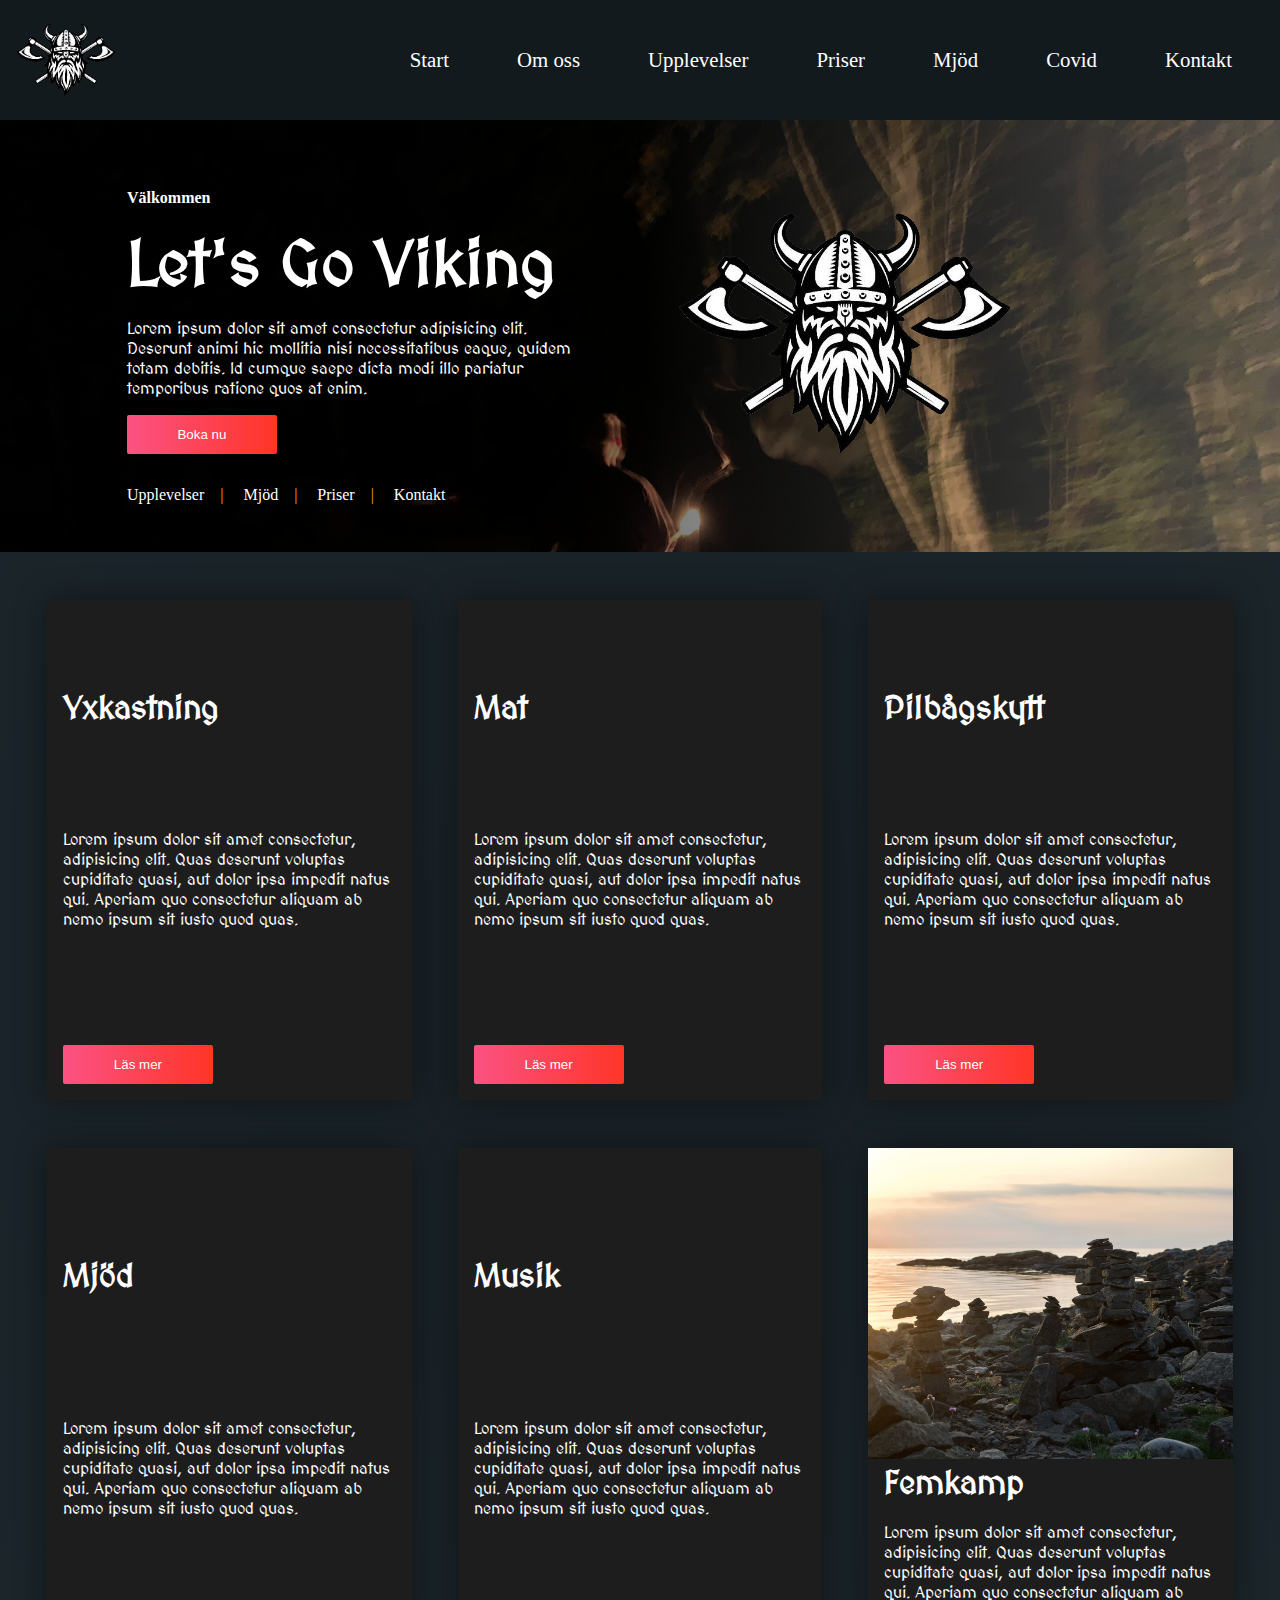
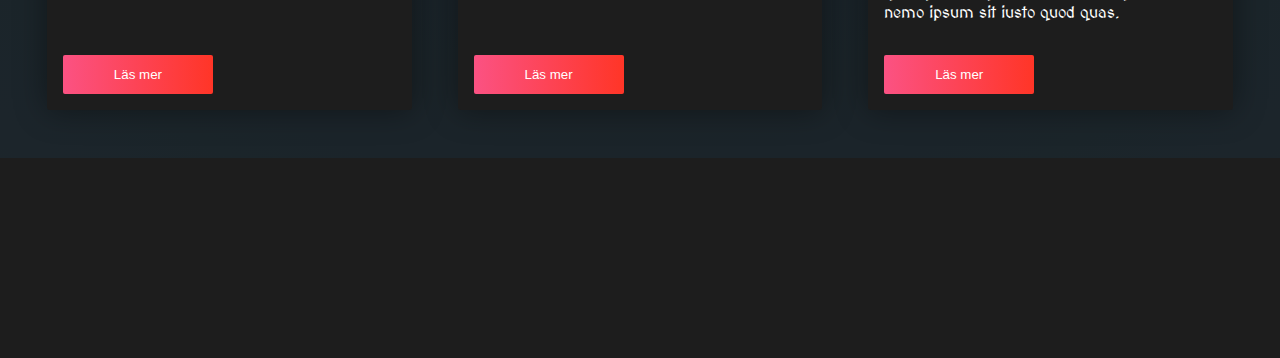
==== index.html @ 669b2c2f "new webpage" ====
<!DOCTYPE html>
<html lang="en">
<head>
    <meta charset="UTF-8">
    <meta http-equiv="X-UA-Compatible" content="IE=edge">
    <meta name="viewport" content="width=device-width, initial-scale=1.0">
    <link rel="preconnect" href="https://fonts.gstatic.com">
    <link href="https://fonts.googleapis.com/css2?family=Oldenburg&display=swap" rel="stylesheet">
    <link rel="stylesheet" type="text/css" href="//fonts.googleapis.com/css?family=MedievalSharp">
    <link rel="stylesheet" href="style.css">
    <title>Lets Go Viking</title>
</head>
<body>
    <header>
        <img src="img/logo.png" alt="Lets Go Viking" class="headImgLogo">
        <nav>
            <a href="#">Start</a>
            <a href="#">Om oss</a>
            <a href="#">Upplevelser</a>
            <a href="#">Priser</a>
            <a href="#">Mjöd</a>
            <a href="#">Covid</a>
            <a href="#">Kontakt</a>
        </nav>
        <img src="img/menuIcon.png" alt="Menu" class="headImgMenu"> 
    </header>
    <div class="wrapper">
        <main>
            <section class="col1">
                <h4>Välkommen</h4>
                <h1>Let's Go Viking</h1>
                <p>Lorem ipsum dolor sit amet consectetur adipisicing elit. Deserunt animi hic mollitia nisi necessitatibus eaque, quidem totam debitis. Id cumque saepe dicta modi illo pariatur temporibus ratione quos at enim.</p>
                <button class="btn">Boka nu</button>
                    <nav class="mainNav">
                        <a href="#">Upplevelser</a>
                        <a href="#">Mjöd</a>
                        <a href="#">Priser</a>
                        <a href="#">Kontakt</a>
                    </nav>
            </section>
            <section class="col2">
                <img src="img/logo.png" alt="">
            </section>
        </main>

        <article>
            <section class="col1Art">
                <section class="art">
                    <img src="img/DSC_0600.jpg" alt="">
                    <h3>Yxkastning</h3>
                    <p>Lorem ipsum dolor sit amet consectetur, adipisicing elit. Quas deserunt voluptas cupiditate quasi, aut dolor ipsa impedit natus qui. Aperiam quo consectetur aliquam ab nemo ipsum sit iusto quod quas.</p>
                    <button class="btn">Läs mer</button>
                </section>
                <section class="art">
                    <img src="img/DSC_0049.jpg" alt="">
                    <h3>Mat</h3>
                    <p>Lorem ipsum dolor sit amet consectetur, adipisicing elit. Quas deserunt voluptas cupiditate quasi, aut dolor ipsa impedit natus qui. Aperiam quo consectetur aliquam ab nemo ipsum sit iusto quod quas.</p>
                    <button class="btn">Läs mer</button>
                </section>
                <section class="art">
                    <img src="img/DSC_0064.jpg" alt="">
                    <h3>Pilbågskytt</h3>
                    <p>Lorem ipsum dolor sit amet consectetur, adipisicing elit. Quas deserunt voluptas cupiditate quasi, aut dolor ipsa impedit natus qui. Aperiam quo consectetur aliquam ab nemo ipsum sit iusto quod quas.</p>
                    <button class="btn">Läs mer</button>
                </section>
            </section>
            <section class="col1Art">
                <section class="art">
                    <img src="img//DSC_0111.jpg" alt="">
                    <h3>Mjöd</h3>
                    <p>Lorem ipsum dolor sit amet consectetur, adipisicing elit. Quas deserunt voluptas cupiditate quasi, aut dolor ipsa impedit natus qui. Aperiam quo consectetur aliquam ab nemo ipsum sit iusto quod quas.</p>
                    <button class="btn">Läs mer</button>
                </section>
                <section class="art">
                    <img src="img/DSC_0099.jpg" alt="">
                    <h3>Musik</h3>
                    <p>Lorem ipsum dolor sit amet consectetur, adipisicing elit. Quas deserunt voluptas cupiditate quasi, aut dolor ipsa impedit natus qui. Aperiam quo consectetur aliquam ab nemo ipsum sit iusto quod quas.</p>
                    <button class="btn">Läs mer</button>
                </section>
                <section class="art">
                    <img src="img/DSC_0539.jpg" alt="">
                    <h3>Femkamp</h3>
                    <p>Lorem ipsum dolor sit amet consectetur, adipisicing elit. Quas deserunt voluptas cupiditate quasi, aut dolor ipsa impedit natus qui. Aperiam quo consectetur aliquam ab nemo ipsum sit iusto quod quas.</p>
                    <button class="btn">Läs mer</button>
                </section>
            </section>
        </article>
    </div>

    <footer>

    </footer>
    
</body>
</html>
---- style.css ----
body{
    margin: 0;
    padding: 0; 
    /* width: 100%; */
    /* background-color: #212d33; */
    background-image: radial-gradient(circle, #212d33, #243238, #27363d, #2b3b43, #2e4048);
}

h1 { font-family: MedievalSharp; 
    font-size: 4rem; 
    font-style: normal; 
    font-variant: normal;
    font-weight: 700; 
    line-height: 26.4px; 
} 
h3 { 
    font-family: MedievalSharp;
    font-size: 14px; 
    font-style: normal; 
    font-variant: normal; 
    font-weight: 700; 
    line-height: 15.4px; 
} 
p { 
    font-family: MedievalSharp; 
    font-size: 1rem; 
    font-style: normal; 
    font-variant: normal; 
    font-weight: 400; 
    line-height: 20px; 
} 

blockquote { 
    font-family: MedievalSharp; 
    font-size: 21px; font-style: normal;
    font-variant: normal; 
    font-weight: 400; 
    line-height: 30px; 
} 
pre {
    font-family: 
    MedievalSharp; 
    font-size: 13px; 
    font-style: normal; 
    font-variant: normal; 
    font-weight: 400; 
    line-height: 18.5714px; }

.wrapper{
    margin: 0  auto;
    max-width: 1600px;
    width: 100%;
    background-color: #141b1fad;
    display: flex;
    flex-direction: column;
}

/* .wrapper::after{
    content:'';
    width: 400px;
    height: 100%;
    background: linear-gradient(#ff469f, #ff6062);
    background: url("img/pattern.png");
    background-size: contain;
    position:absolute;
    right: -460px;
}

.wrapper::before{
    content:'';
    width: 400px;
    height: 100%;
    background: linear-gradient(#ff469f, #ff6062);
    background:url("img/pattern.png");
    background-size: contain;
    position:absolute;
    left: -460px;
} */

header{
    display: flex;
    box-sizing: border-box;
    justify-content: space-between;
    align-items: center;
    padding: 1rem;
    width: 100%;
    height: 120px;
    background-color:#131A1E;
}

header .headImgLogo{
    width: 100px;
}

header nav a{
    font-size: 1.3rem;
    color: white;
    text-decoration: none;
    margin: 2rem;
}

header .headImgMenu{
    display: none;
}

main{
    
    display: flex;
    align-items: center;
    justify-content: space-evenly;
    box-sizing: border-box;
    padding: 3rem;
    margin-bottom: 3rem;
    background: linear-gradient(90deg, #00000088 50%, #ffffff44 100%),
    url("img/IMG_1442.JPEG");
    background-size: cover;
}

main .col1{
    color: white;
    position: relative;
    flex-basis: 40%;
   
}

main p{
    margin-left: 0;
}

.mainNav{
    margin-top: 2rem;
    display: flexbox;
}

.mainNav a{
    color: white;
    text-decoration: none;
    padding-right: 1rem;
    
}

.mainNav a:not(:last-child):after{
    color: orange;
    padding-left: 1rem;
    content: "|";
}

main .col2{
    position:relative;
    flex-basis: 40%;
}

main .col2 img{
    width: 70%;
}

.btn{
    width: 150px;
    border: 0;
    padding: 12px 10px;
    outline: none;
    color: #fff;
    background: linear-gradient(to right, #fb5283, #ff3527);
    border-radius: 2px;
    cursor: pointer;
    transition: all .5s ease;
}

.btn:hover{
    width: 160px;
    font-weight: bold;
}

article {
    display: flex;
    flex-direction: column;
    align-items: center;
    gap: 3rem;
    width: 100%;
    margin-bottom: 3rem;
}

.col1Art{
    width: 100%;
    display: flex;
    justify-content:space-around;
    box-sizing: border-box;
    padding: 0 2rem;
    gap:1rem;
}

.col2Art{
    display: flex;
    background-color: yellow;
}

.art{
    padding: 0;
    display: flex;
    flex-direction: column;
    justify-content: space-between;
    background-color: rgb(29, 29, 29);
    border-radius: 3px;
    box-shadow: 0 0 2rem rgb(0, 0, 0, 0.4);
    flex-basis: 30%;
    min-height: 500px;
    box-sizing: border-box;
    /* padding: 1rem; */
    color: white;
}

.art img{
    width: 100%;
}

.art button, h3, p{
    margin: 1rem;
}

.art h3{
    margin-top: 1rem;
    font-size: 2rem;
}

footer{
    background-color: rgb(29, 29, 29);
    height: 200px;
    width: 100%;
}
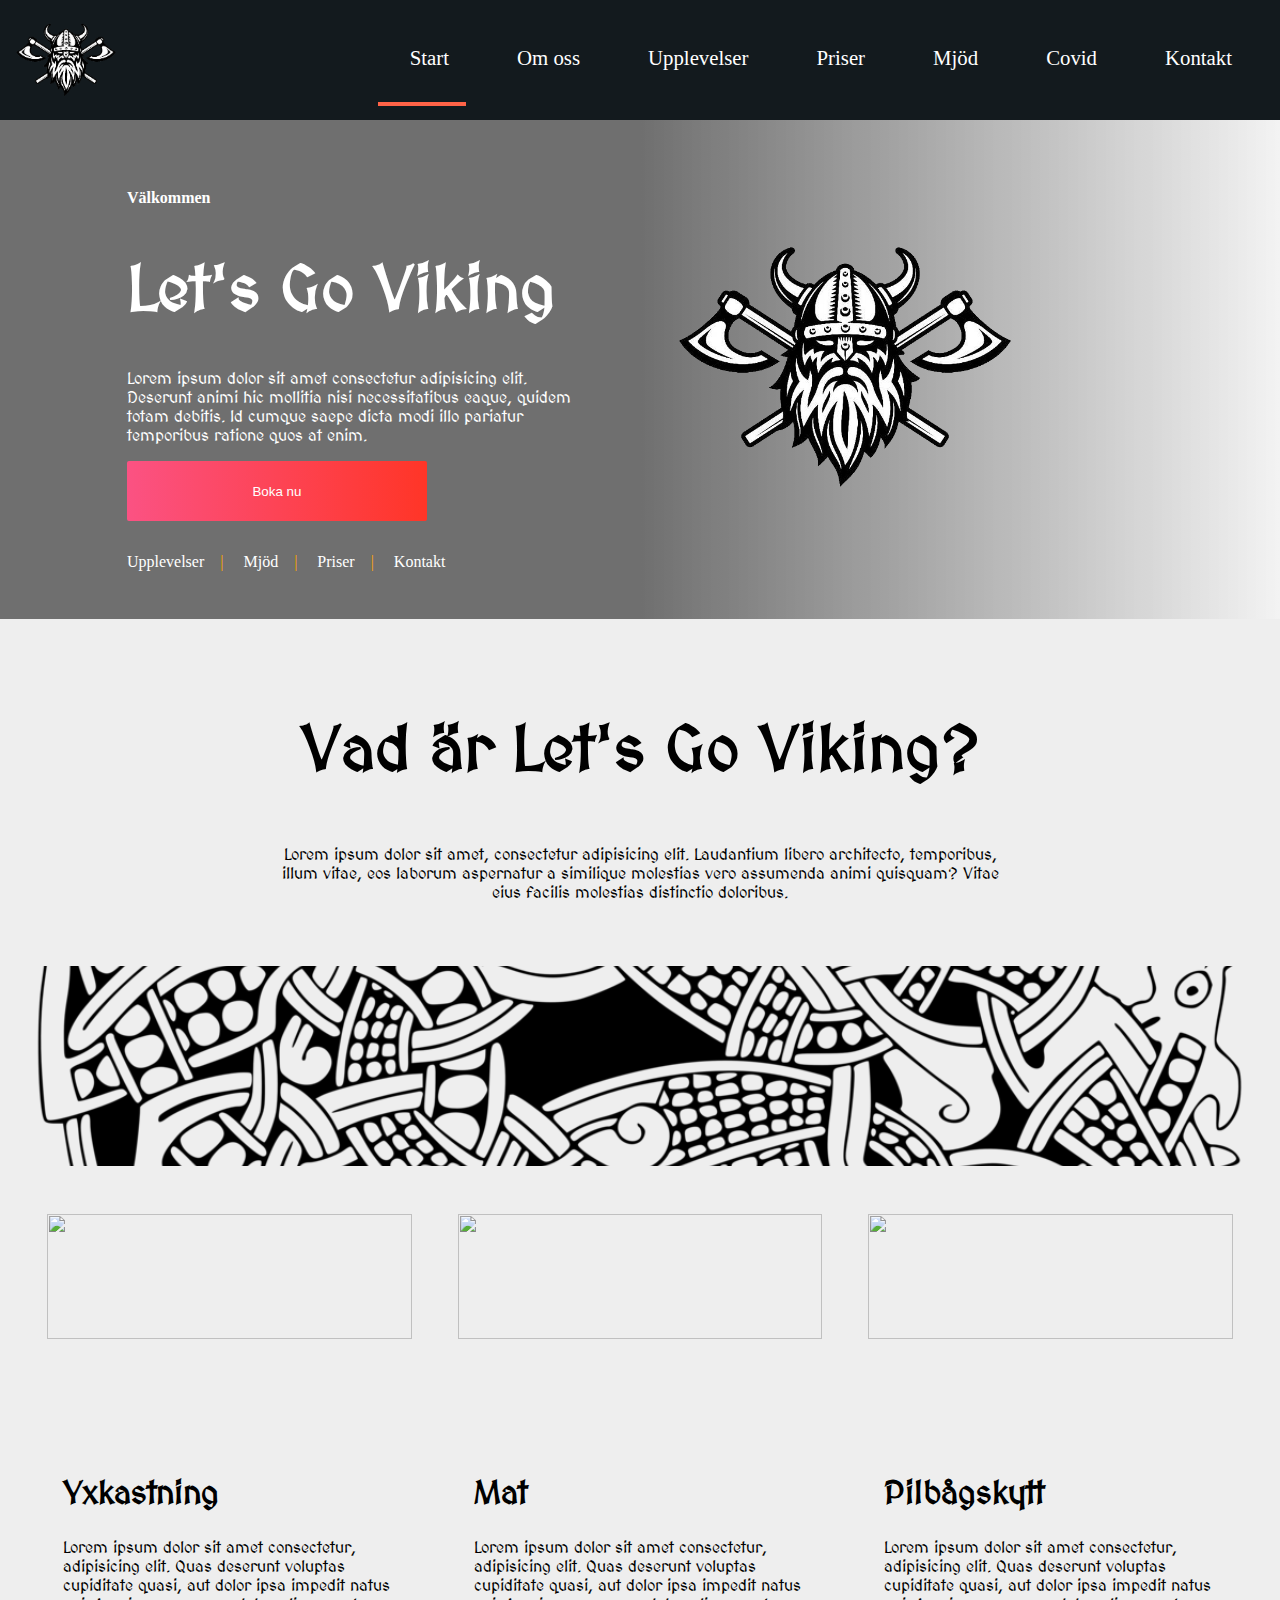
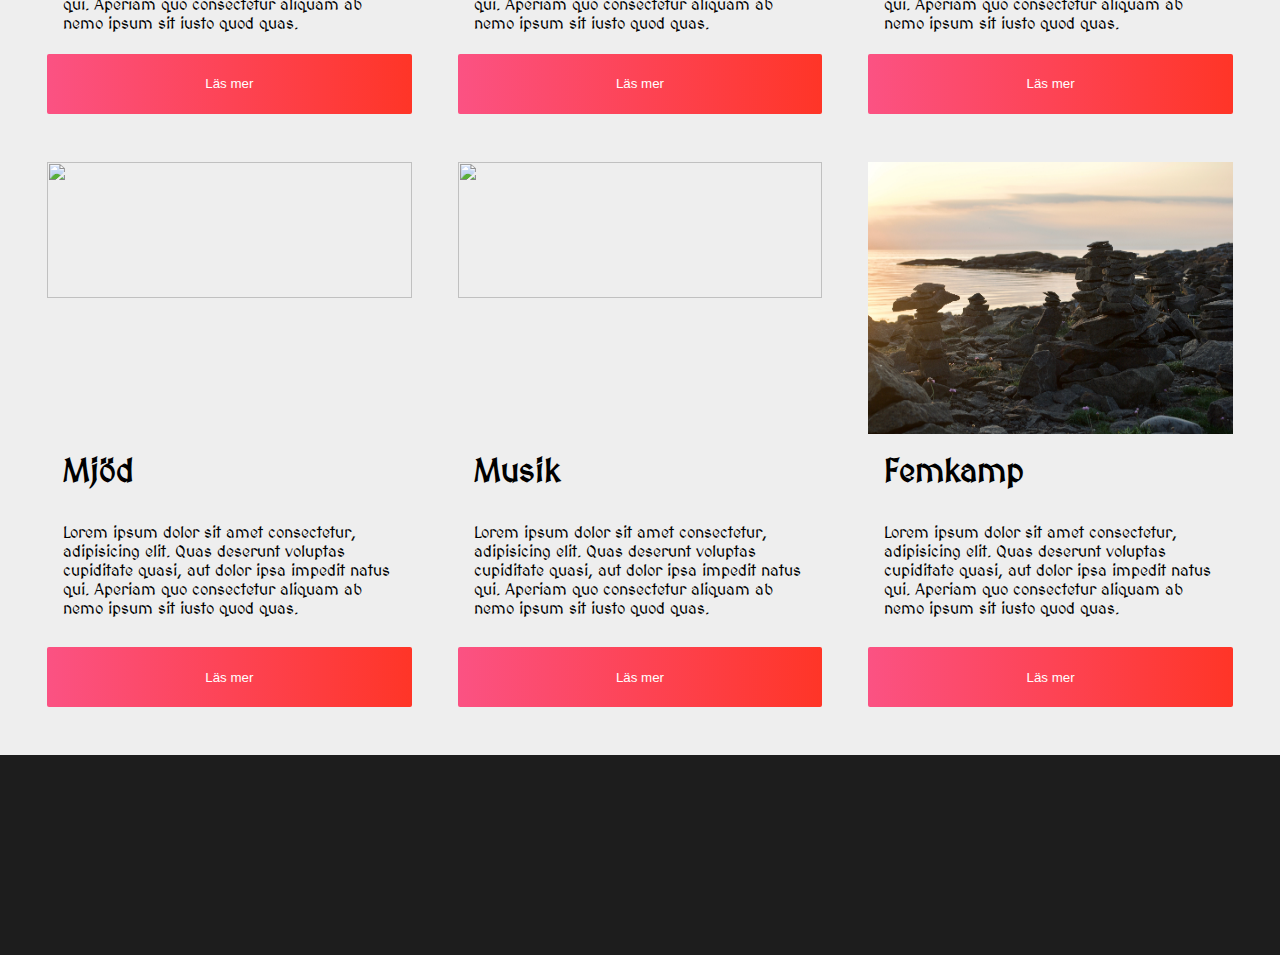
==== commit 005051b7: "asdasd" ====
--- a/index.html
+++ b/index.html
@@ -14,13 +14,14 @@
     <header>
         <img src="img/logo.png" alt="Lets Go Viking" class="headImgLogo">
         <nav>
-            <a href="#">Start</a>
-            <a href="#">Om oss</a>
-            <a href="#">Upplevelser</a>
-            <a href="#">Priser</a>
-            <a href="#">Mjöd</a>
-            <a href="#">Covid</a>
-            <a href="#">Kontakt</a>
+            <a href="#" class="one">Start</a>
+            <a href="#" class="two">Om oss</a>
+            <a href="#" class="three">Upplevelser</a>
+            <a href="#" class="four">Priser</a>
+            <a href="#" class="five">Mjöd</a>
+            <a href="#" class="six">Covid</a>
+            <a href="#" class="seven">Kontakt</a>
+            <hr/>
         </nav>
         <img src="img/menuIcon.png" alt="Menu" class="headImgMenu"> 
     </header>
@@ -43,25 +44,34 @@
             </section>
         </main>
 
+        <article class="info">
+            <h1>Vad är Let's Go Viking?</h1>
+            <p>Lorem ipsum dolor sit amet, consectetur adipisicing elit. Laudantium libero architecto, temporibus, illum vitae, eos laborum aspernatur a similique molestias vero assumenda animi quisquam? Vitae eius facilis molestias distinctio doloribus.</p>
+        </article>
+
+        <section class="pattern">
+
+        </section>
+
         <article>
             <section class="col1Art">
                 <section class="art">
                     <img src="img/DSC_0600.jpg" alt="">
                     <h3>Yxkastning</h3>
                     <p>Lorem ipsum dolor sit amet consectetur, adipisicing elit. Quas deserunt voluptas cupiditate quasi, aut dolor ipsa impedit natus qui. Aperiam quo consectetur aliquam ab nemo ipsum sit iusto quod quas.</p>
-                    <button class="btn">Läs mer</button>
+                    <button class="btn max">Läs mer</button>
                 </section>
                 <section class="art">
                     <img src="img/DSC_0049.jpg" alt="">
                     <h3>Mat</h3>
                     <p>Lorem ipsum dolor sit amet consectetur, adipisicing elit. Quas deserunt voluptas cupiditate quasi, aut dolor ipsa impedit natus qui. Aperiam quo consectetur aliquam ab nemo ipsum sit iusto quod quas.</p>
-                    <button class="btn">Läs mer</button>
+                    <button class="btn max">Läs mer</button>
                 </section>
                 <section class="art">
                     <img src="img/DSC_0064.jpg" alt="">
                     <h3>Pilbågskytt</h3>
                     <p>Lorem ipsum dolor sit amet consectetur, adipisicing elit. Quas deserunt voluptas cupiditate quasi, aut dolor ipsa impedit natus qui. Aperiam quo consectetur aliquam ab nemo ipsum sit iusto quod quas.</p>
-                    <button class="btn">Läs mer</button>
+                    <button class="btn max">Läs mer</button>
                 </section>
             </section>
             <section class="col1Art">
@@ -69,19 +79,19 @@
                     <img src="img//DSC_0111.jpg" alt="">
                     <h3>Mjöd</h3>
                     <p>Lorem ipsum dolor sit amet consectetur, adipisicing elit. Quas deserunt voluptas cupiditate quasi, aut dolor ipsa impedit natus qui. Aperiam quo consectetur aliquam ab nemo ipsum sit iusto quod quas.</p>
-                    <button class="btn">Läs mer</button>
+                    <button class="btn max">Läs mer</button>
                 </section>
                 <section class="art">
                     <img src="img/DSC_0099.jpg" alt="">
                     <h3>Musik</h3>
                     <p>Lorem ipsum dolor sit amet consectetur, adipisicing elit. Quas deserunt voluptas cupiditate quasi, aut dolor ipsa impedit natus qui. Aperiam quo consectetur aliquam ab nemo ipsum sit iusto quod quas.</p>
-                    <button class="btn">Läs mer</button>
+                    <button class="btn max">Läs mer</button>
                 </section>
                 <section class="art">
                     <img src="img/DSC_0539.jpg" alt="">
                     <h3>Femkamp</h3>
                     <p>Lorem ipsum dolor sit amet consectetur, adipisicing elit. Quas deserunt voluptas cupiditate quasi, aut dolor ipsa impedit natus qui. Aperiam quo consectetur aliquam ab nemo ipsum sit iusto quod quas.</p>
-                    <button class="btn">Läs mer</button>
+                    <button class="btn max">Läs mer</button>
                 </section>
             </section>
         </article>
--- a/style.css
+++ b/style.css
@@ -1,9 +1,10 @@
 body{
     margin: 0;
     padding: 0; 
+    background-color: #eee;
     /* width: 100%; */
     /* background-color: #212d33; */
-    background-image: radial-gradient(circle, #212d33, #243238, #27363d, #2b3b43, #2e4048);
+    /* background-image: radial-gradient(circle, #212d33, #243238, #27363d, #2b3b43, #2e4048); */
 }
 
 h1 { font-family: MedievalSharp; 
@@ -11,7 +12,7 @@
     font-style: normal; 
     font-variant: normal;
     font-weight: 700; 
-    line-height: 26.4px; 
+    /* line-height: 26.4px;  */
 } 
 h3 { 
     font-family: MedievalSharp;
@@ -27,7 +28,7 @@
     font-style: normal; 
     font-variant: normal; 
     font-weight: 400; 
-    line-height: 20px; 
+    /* line-height: 20px;  */
 } 
 
 blockquote { 
@@ -50,32 +51,11 @@
     margin: 0  auto;
     max-width: 1600px;
     width: 100%;
-    background-color: #141b1fad;
+    /* background-color: #141b1fad; */
     display: flex;
     flex-direction: column;
 }
 
-/* .wrapper::after{
-    content:'';
-    width: 400px;
-    height: 100%;
-    background: linear-gradient(#ff469f, #ff6062);
-    background: url("img/pattern.png");
-    background-size: contain;
-    position:absolute;
-    right: -460px;
-}
-
-.wrapper::before{
-    content:'';
-    width: 400px;
-    height: 100%;
-    background: linear-gradient(#ff469f, #ff6062);
-    background:url("img/pattern.png");
-    background-size: contain;
-    position:absolute;
-    left: -460px;
-} */
 
 header{
     display: flex;
@@ -93,11 +73,52 @@
 }
 
 header nav a{
+    display: inline-block;
     font-size: 1.3rem;
     color: white;
     text-decoration: none;
-    margin: 2rem;
-}
+    /* margin: 2rem; */
+    padding: 2rem;
+    transition: all .5s ease;    
+}
+
+ header nav a:hover{
+    color: orange;
+}
+
+hr{
+height: .25rem;
+  width: 10%;
+  margin: 0;
+  background: tomato;
+  border: none;
+  transition: .3s ease-in-out;
+}
+
+.two:hover ~ hr{
+    margin-left: 15%;
+}
+
+.three:hover ~ hr{
+    margin-left: 31%;
+}
+
+.four:hover ~ hr{
+    margin-left: 48%;
+}
+
+.five:hover ~ hr{
+    margin-left: 61%;
+}
+
+.six:hover ~ hr{
+    margin-left: 74%;
+}
+
+.seven:hover ~ hr{
+    margin-left: 88%;
+}
+
 
 header .headImgMenu{
     display: none;
@@ -112,8 +133,9 @@
     padding: 3rem;
     margin-bottom: 3rem;
     background: linear-gradient(90deg, #00000088 50%, #ffffff44 100%),
-    url("img/IMG_1442.JPEG");
+    url("https://images.unsplash.com/photo-1566840849929-5a60a802788d?ixlib=rb-1.2.1&ixid=MnwxMjA3fDB8MHxwaG90by1wYWdlfHx8fGVufDB8fHx8&auto=format&fit=crop&w=1567&q=80");
     background-size: cover;
+    background-position:bottom;
 }
 
 main .col1{
@@ -136,7 +158,6 @@
     color: white;
     text-decoration: none;
     padding-right: 1rem;
-    
 }
 
 .mainNav a:not(:last-child):after{
@@ -155,7 +176,8 @@
 }
 
 .btn{
-    width: 150px;
+    width: 300px;
+    height: 60px;
     border: 0;
     padding: 12px 10px;
     outline: none;
@@ -163,12 +185,14 @@
     background: linear-gradient(to right, #fb5283, #ff3527);
     border-radius: 2px;
     cursor: pointer;
+    transform: scale3d(1,1,1);
     transition: all .5s ease;
 }
 
 .btn:hover{
-    width: 160px;
+    font-size: large;
     font-weight: bold;
+    transform:scale3d(1.1, 1.1,1.1);
 }
 
 article {
@@ -189,32 +213,28 @@
     gap:1rem;
 }
 
-.col2Art{
-    display: flex;
-    background-color: yellow;
-}
-
 .art{
     padding: 0;
     display: flex;
     flex-direction: column;
     justify-content: space-between;
-    background-color: rgb(29, 29, 29);
-    border-radius: 3px;
-    box-shadow: 0 0 2rem rgb(0, 0, 0, 0.4);
+    /* background-color: rgb(211, 211, 211); */
+    /* border-radius: 100%; */
     flex-basis: 30%;
     min-height: 500px;
     box-sizing: border-box;
-    /* padding: 1rem; */
-    color: white;
+    color: black;
+    
 }
 
 .art img{
     width: 100%;
-}
-
-.art button, h3, p{
-    margin: 1rem;
+    height: 50%;
+}
+
+.art h3, p{
+    margin:1rem;
+    margin-right: 1rem;
 }
 
 .art h3{
@@ -222,6 +242,32 @@
     font-size: 2rem;
 }
 
+.btn.max{
+    width:auto;
+    height: 60px;
+    /* margin: 1rem; */
+}
+
+.info{
+    box-sizing: border-box;
+    display: flex;
+    text-align: center;
+    align-items: center;
+    justify-content: center;
+    align-self: center;
+    gap: 0rem;
+    max-width: 60%;
+}
+
+.pattern{
+    width: 100%;
+    height: 200px;
+    margin-bottom: 3rem;
+    background-image: url("img/pattern.png");
+    background-size: cover;
+    background-position: center;
+}
+
 footer{
     background-color: rgb(29, 29, 29);
     height: 200px;
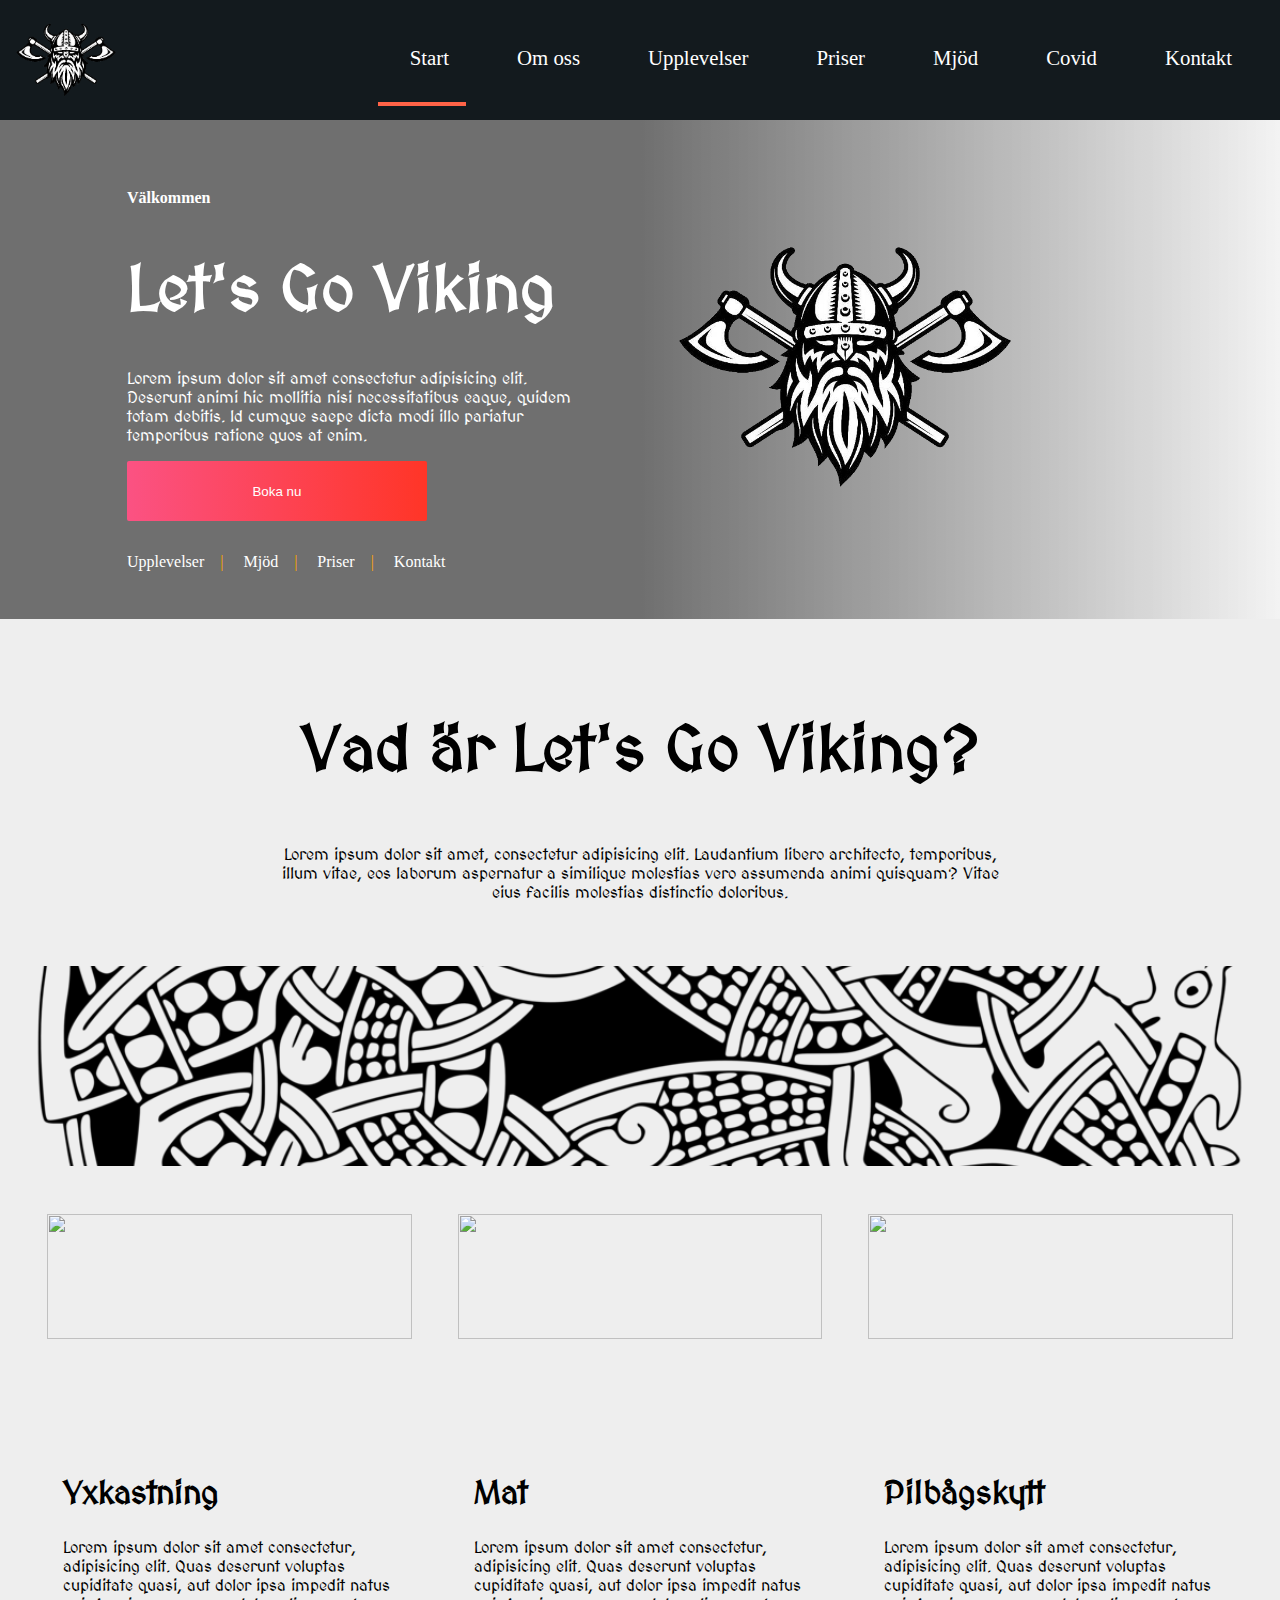
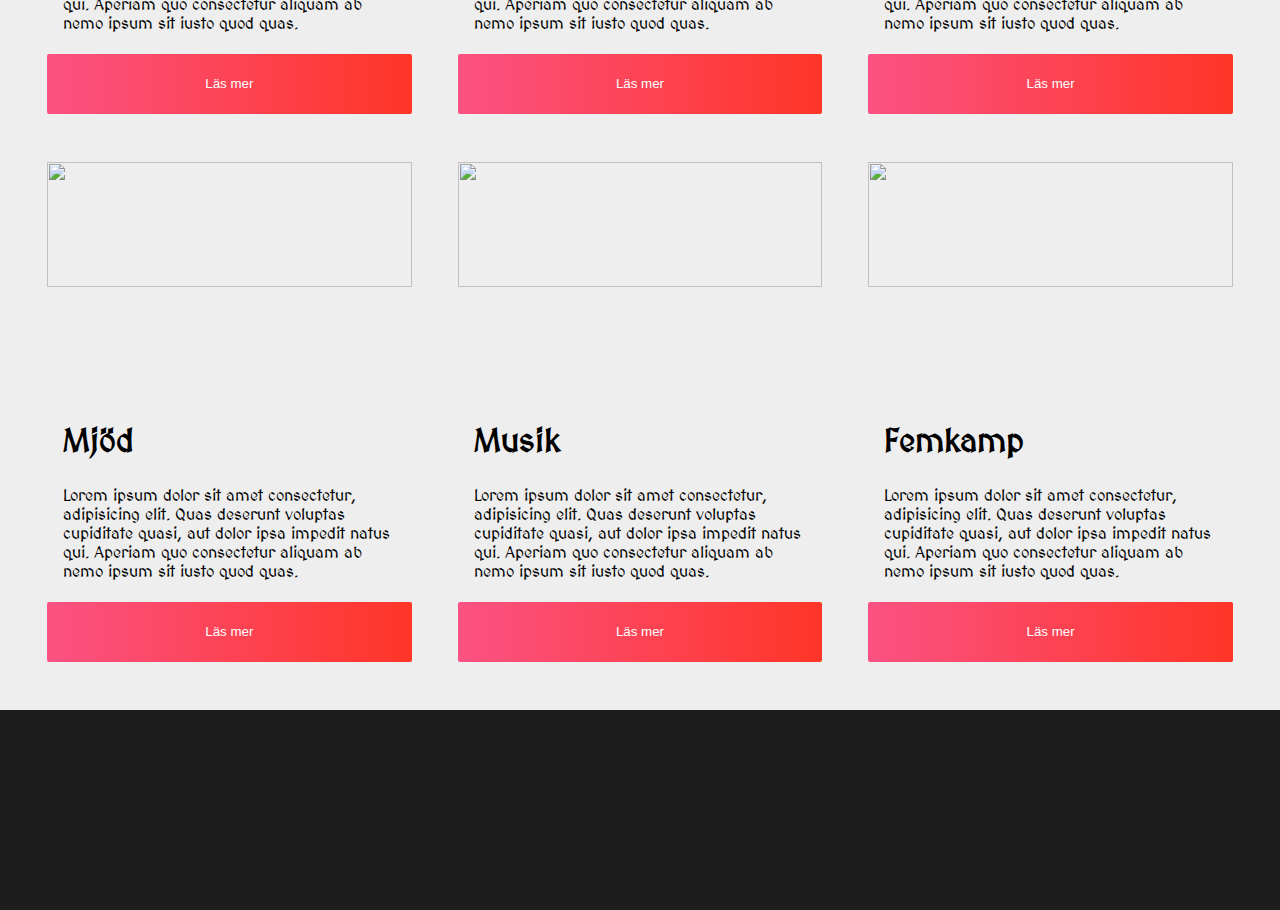
==== commit 09132bdc: "asdasd" ====
--- a/index.html
+++ b/index.html
@@ -25,24 +25,24 @@
         </nav>
         <img src="img/menuIcon.png" alt="Menu" class="headImgMenu"> 
     </header>
+    <main>
+        <section class="col1">
+            <h4>Välkommen</h4>
+            <h1>Let's Go Viking</h1>
+            <p>Lorem ipsum dolor sit amet consectetur adipisicing elit. Deserunt animi hic mollitia nisi necessitatibus eaque, quidem totam debitis. Id cumque saepe dicta modi illo pariatur temporibus ratione quos at enim.</p>
+            <button class="btn">Boka nu</button>
+                <nav class="mainNav">
+                    <a href="#">Upplevelser</a>
+                    <a href="#">Mjöd</a>
+                    <a href="#">Priser</a>
+                    <a href="#">Kontakt</a>
+                </nav>
+        </section>
+        <section class="col2">
+            <img src="img/logo.png" alt="">
+        </section>
+    </main>
     <div class="wrapper">
-        <main>
-            <section class="col1">
-                <h4>Välkommen</h4>
-                <h1>Let's Go Viking</h1>
-                <p>Lorem ipsum dolor sit amet consectetur adipisicing elit. Deserunt animi hic mollitia nisi necessitatibus eaque, quidem totam debitis. Id cumque saepe dicta modi illo pariatur temporibus ratione quos at enim.</p>
-                <button class="btn">Boka nu</button>
-                    <nav class="mainNav">
-                        <a href="#">Upplevelser</a>
-                        <a href="#">Mjöd</a>
-                        <a href="#">Priser</a>
-                        <a href="#">Kontakt</a>
-                    </nav>
-            </section>
-            <section class="col2">
-                <img src="img/logo.png" alt="">
-            </section>
-        </main>
 
         <article class="info">
             <h1>Vad är Let's Go Viking?</h1>
@@ -76,7 +76,7 @@
             </section>
             <section class="col1Art">
                 <section class="art">
-                    <img src="img//DSC_0111.jpg" alt="">
+                    <img src="https://images.unsplash.com/photo-1615672968435-95ade28e0b38?ixid=MnwxMjA3fDB8MHxwaG90by1wYWdlfHx8fGVufDB8fHx8&ixlib=rb-1.2.1&auto=format&fit=crop&w=1978&q=80" alt="">
                     <h3>Mjöd</h3>
                     <p>Lorem ipsum dolor sit amet consectetur, adipisicing elit. Quas deserunt voluptas cupiditate quasi, aut dolor ipsa impedit natus qui. Aperiam quo consectetur aliquam ab nemo ipsum sit iusto quod quas.</p>
                     <button class="btn max">Läs mer</button>
@@ -88,7 +88,7 @@
                     <button class="btn max">Läs mer</button>
                 </section>
                 <section class="art">
-                    <img src="img/DSC_0539.jpg" alt="">
+                    <img src="https://images.unsplash.com/photo-1559499225-6862de52e2a9?ixlib=rb-1.2.1&ixid=MnwxMjA3fDB8MHxwaG90by1wYWdlfHx8fGVufDB8fHx8&auto=format&fit=crop&w=1525&q=80" alt="">
                     <h3>Femkamp</h3>
                     <p>Lorem ipsum dolor sit amet consectetur, adipisicing elit. Quas deserunt voluptas cupiditate quasi, aut dolor ipsa impedit natus qui. Aperiam quo consectetur aliquam ab nemo ipsum sit iusto quod quas.</p>
                     <button class="btn max">Läs mer</button>
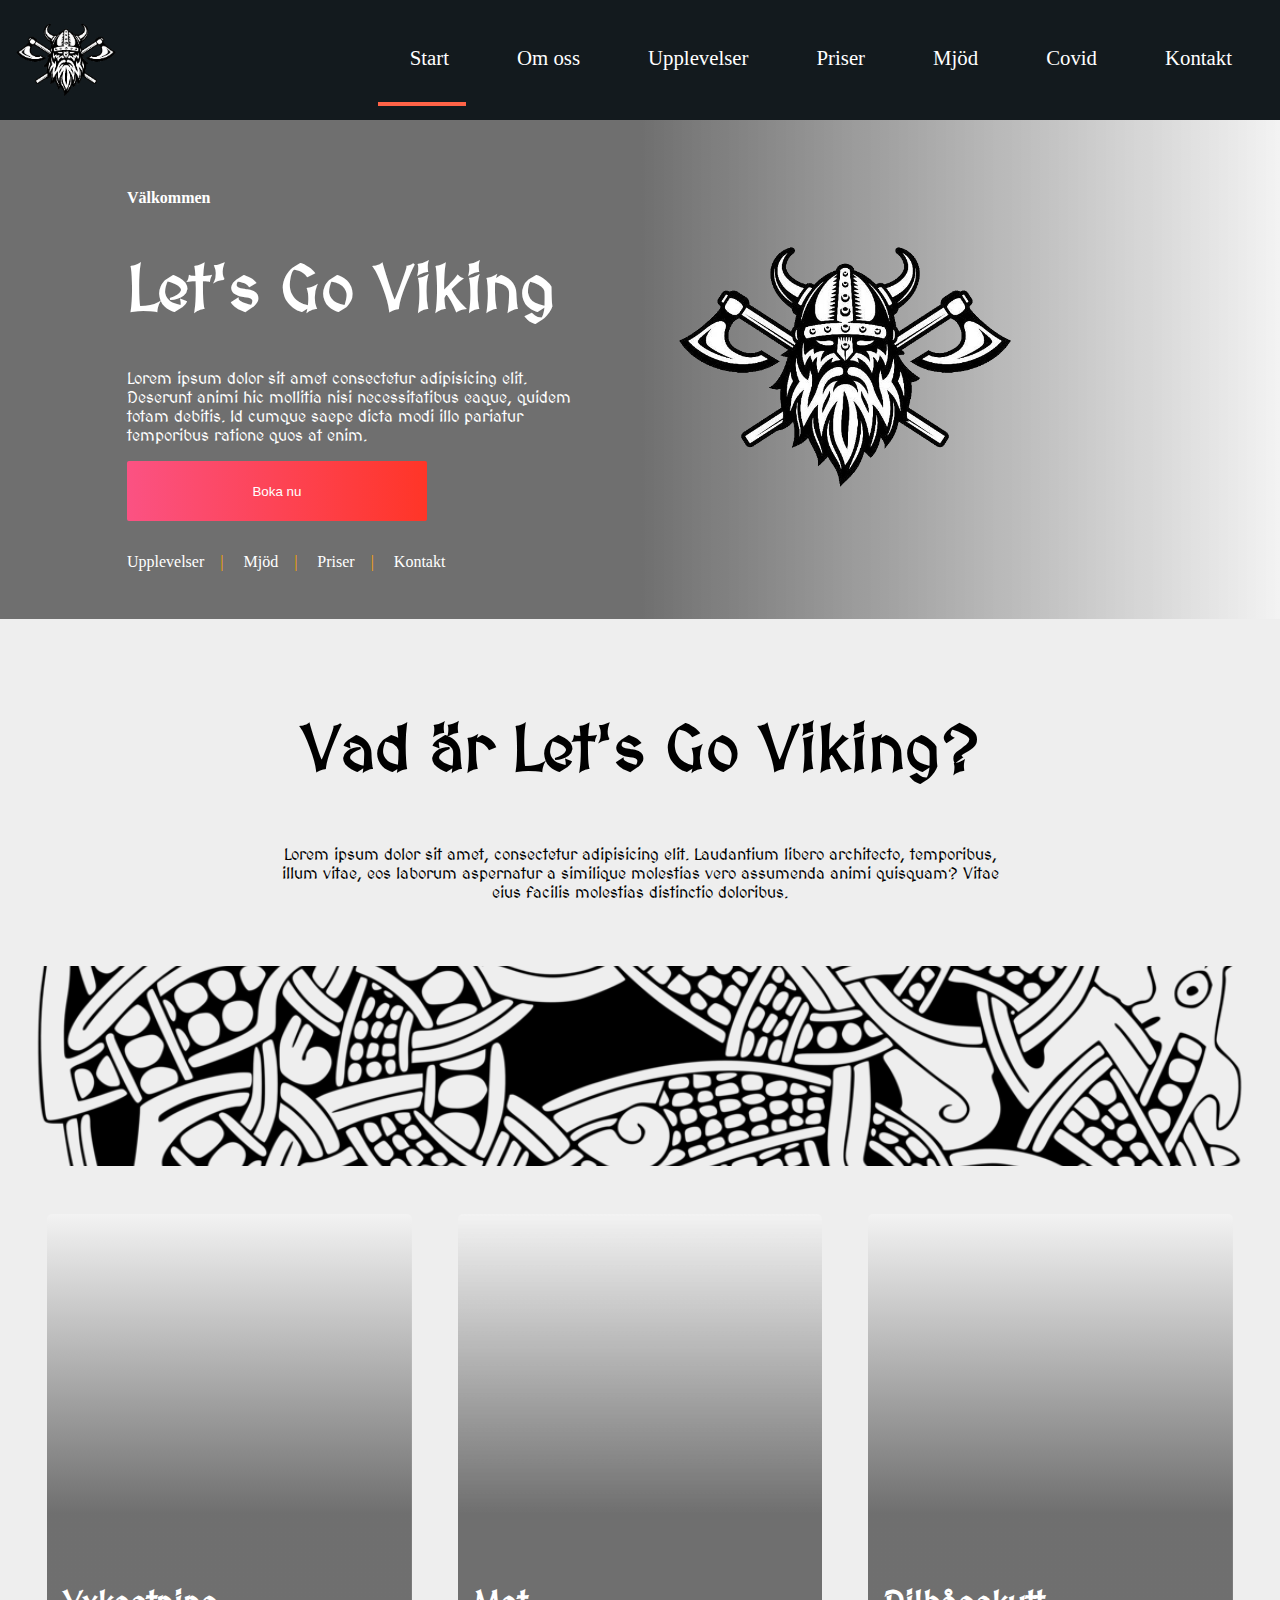
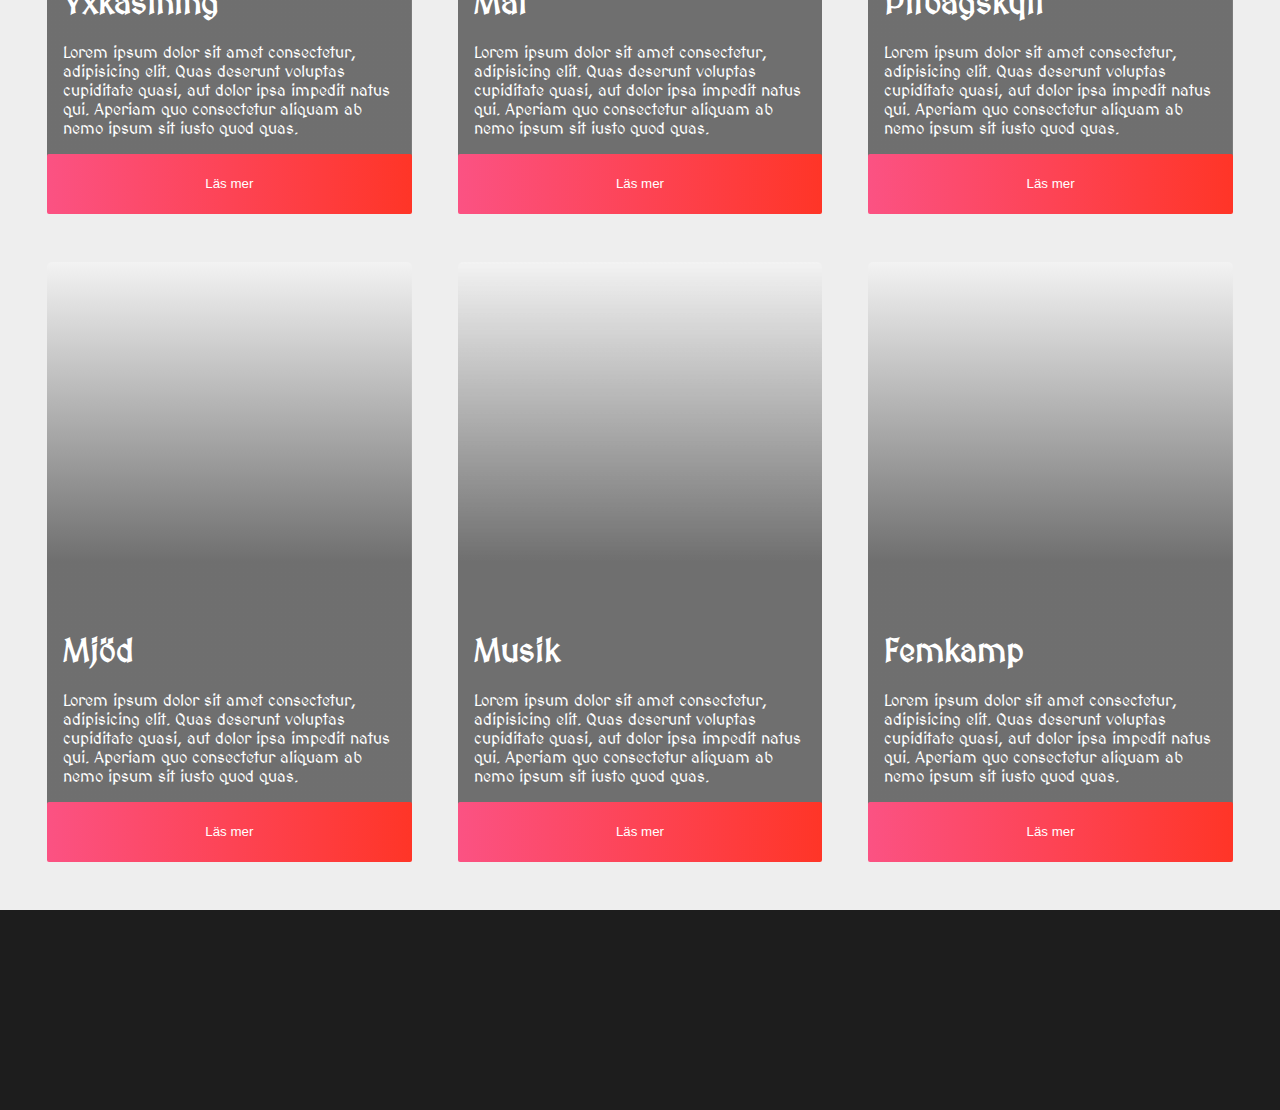
==== commit 184cd2a2: "nya kort" ====
--- a/index.html
+++ b/index.html
@@ -56,19 +56,19 @@
         <article>
             <section class="col1Art">
                 <section class="art">
-                    <img src="img/DSC_0600.jpg" alt="">
+                    <!-- <img src="img/DSC_0600.jpg" alt=""> -->
                     <h3>Yxkastning</h3>
                     <p>Lorem ipsum dolor sit amet consectetur, adipisicing elit. Quas deserunt voluptas cupiditate quasi, aut dolor ipsa impedit natus qui. Aperiam quo consectetur aliquam ab nemo ipsum sit iusto quod quas.</p>
                     <button class="btn max">Läs mer</button>
                 </section>
                 <section class="art">
-                    <img src="img/DSC_0049.jpg" alt="">
+                    <!-- <img src="img/DSC_0049.jpg" alt=""> -->
                     <h3>Mat</h3>
                     <p>Lorem ipsum dolor sit amet consectetur, adipisicing elit. Quas deserunt voluptas cupiditate quasi, aut dolor ipsa impedit natus qui. Aperiam quo consectetur aliquam ab nemo ipsum sit iusto quod quas.</p>
                     <button class="btn max">Läs mer</button>
                 </section>
                 <section class="art">
-                    <img src="img/DSC_0064.jpg" alt="">
+                    <!-- <img src="img/DSC_0064.jpg" alt=""> -->
                     <h3>Pilbågskytt</h3>
                     <p>Lorem ipsum dolor sit amet consectetur, adipisicing elit. Quas deserunt voluptas cupiditate quasi, aut dolor ipsa impedit natus qui. Aperiam quo consectetur aliquam ab nemo ipsum sit iusto quod quas.</p>
                     <button class="btn max">Läs mer</button>
@@ -76,19 +76,19 @@
             </section>
             <section class="col1Art">
                 <section class="art">
-                    <img src="https://images.unsplash.com/photo-1615672968435-95ade28e0b38?ixid=MnwxMjA3fDB8MHxwaG90by1wYWdlfHx8fGVufDB8fHx8&ixlib=rb-1.2.1&auto=format&fit=crop&w=1978&q=80" alt="">
+                    <!-- <img src="https://images.unsplash.com/photo-1615672968435-95ade28e0b38?ixid=MnwxMjA3fDB8MHxwaG90by1wYWdlfHx8fGVufDB8fHx8&ixlib=rb-1.2.1&auto=format&fit=crop&w=1978&q=80" alt=""> -->
                     <h3>Mjöd</h3>
                     <p>Lorem ipsum dolor sit amet consectetur, adipisicing elit. Quas deserunt voluptas cupiditate quasi, aut dolor ipsa impedit natus qui. Aperiam quo consectetur aliquam ab nemo ipsum sit iusto quod quas.</p>
                     <button class="btn max">Läs mer</button>
                 </section>
                 <section class="art">
-                    <img src="img/DSC_0099.jpg" alt="">
+                    <!-- <img src="img/DSC_0099.jpg" alt=""> -->
                     <h3>Musik</h3>
                     <p>Lorem ipsum dolor sit amet consectetur, adipisicing elit. Quas deserunt voluptas cupiditate quasi, aut dolor ipsa impedit natus qui. Aperiam quo consectetur aliquam ab nemo ipsum sit iusto quod quas.</p>
                     <button class="btn max">Läs mer</button>
                 </section>
                 <section class="art">
-                    <img src="https://images.unsplash.com/photo-1559499225-6862de52e2a9?ixlib=rb-1.2.1&ixid=MnwxMjA3fDB8MHxwaG90by1wYWdlfHx8fGVufDB8fHx8&auto=format&fit=crop&w=1525&q=80" alt="">
+                    <!-- <img src="https://images.unsplash.com/photo-1559499225-6862de52e2a9?ixlib=rb-1.2.1&ixid=MnwxMjA3fDB8MHxwaG90by1wYWdlfHx8fGVufDB8fHx8&auto=format&fit=crop&w=1525&q=80" alt=""> -->
                     <h3>Femkamp</h3>
                     <p>Lorem ipsum dolor sit amet consectetur, adipisicing elit. Quas deserunt voluptas cupiditate quasi, aut dolor ipsa impedit natus qui. Aperiam quo consectetur aliquam ab nemo ipsum sit iusto quod quas.</p>
                     <button class="btn max">Läs mer</button>
--- a/style.css
+++ b/style.css
@@ -217,14 +217,17 @@
     padding: 0;
     display: flex;
     flex-direction: column;
-    justify-content: space-between;
+    justify-content: flex-end;
     /* background-color: rgb(211, 211, 211); */
     /* border-radius: 100%; */
     flex-basis: 30%;
-    min-height: 500px;
-    box-sizing: border-box;
-    color: black;
-    
+    min-height: 600px;
+    box-sizing: border-box;
+    border-radius: 5px;
+    color: white;
+    background:linear-gradient(360deg, #00000088 50%, #ffffff44 100%), url("https://images.unsplash.com/photo-1615672968910-90f554a4d607?ixlib=rb-1.2.1&ixid=MnwxMjA3fDB8MHxwaG90by1wYWdlfHx8fGVufDB8fHx8&auto=format&fit=crop&w=1957&q=80");
+    background-position: center;
+    background-size: cover;
 }
 
 .art img{
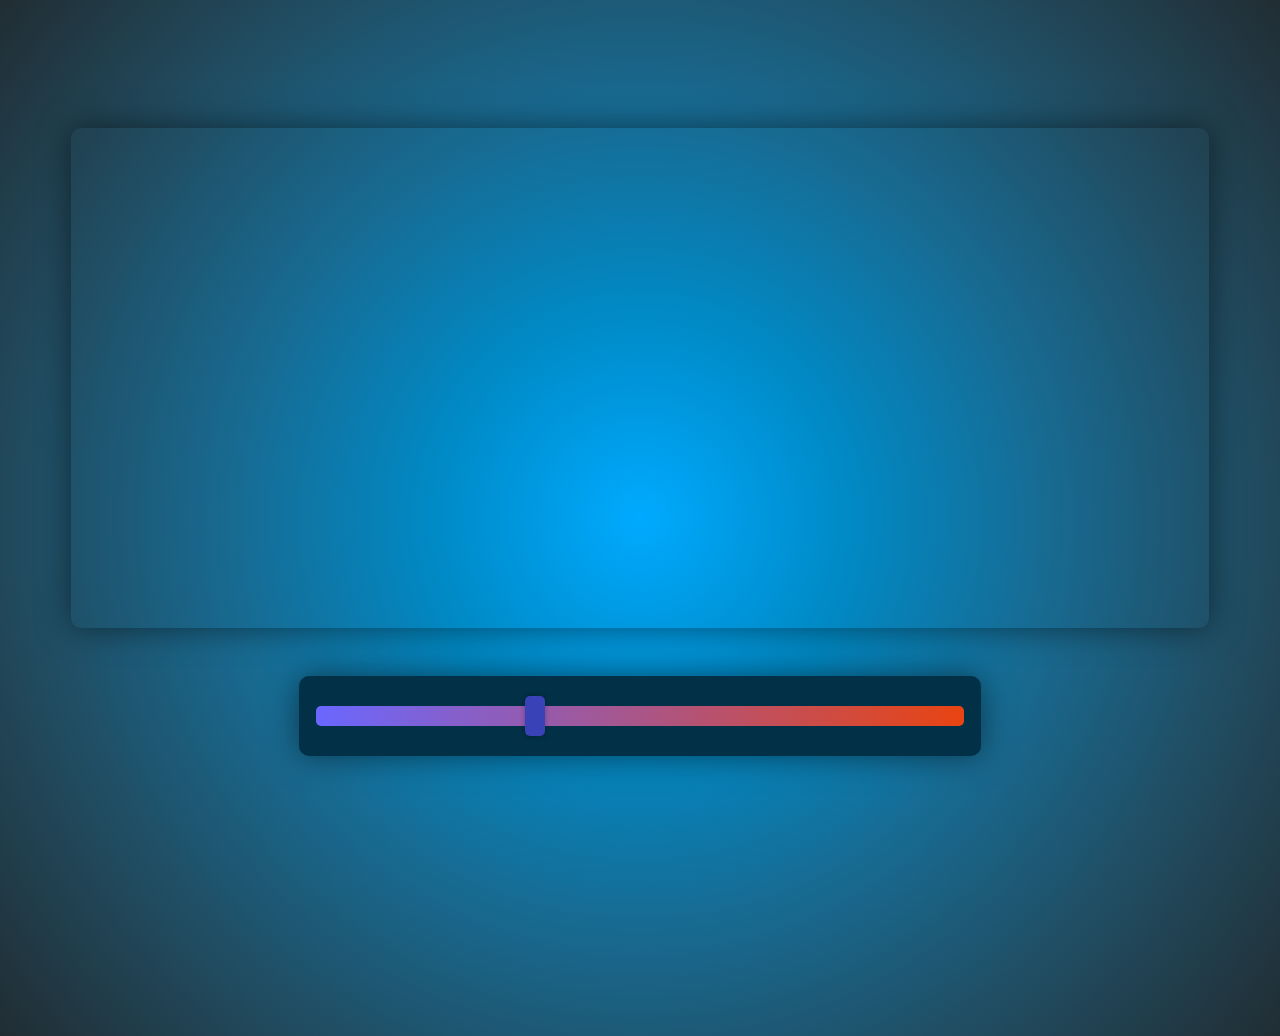
==== commit bee57cb8: "new site" ====
--- a/index.html
+++ b/index.html
@@ -4,102 +4,22 @@
     <meta charset="UTF-8">
     <meta http-equiv="X-UA-Compatible" content="IE=edge">
     <meta name="viewport" content="width=device-width, initial-scale=1.0">
-    <link rel="preconnect" href="https://fonts.gstatic.com">
-    <link href="https://fonts.googleapis.com/css2?family=Oldenburg&display=swap" rel="stylesheet">
-    <link rel="stylesheet" type="text/css" href="//fonts.googleapis.com/css?family=MedievalSharp">
+    <title>Document</title>
     <link rel="stylesheet" href="style.css">
-    <title>Lets Go Viking</title>
 </head>
 <body>
-    <header>
-        <img src="img/logo.png" alt="Lets Go Viking" class="headImgLogo">
-        <nav>
-            <a href="#" class="one">Start</a>
-            <a href="#" class="two">Om oss</a>
-            <a href="#" class="three">Upplevelser</a>
-            <a href="#" class="four">Priser</a>
-            <a href="#" class="five">Mjöd</a>
-            <a href="#" class="six">Covid</a>
-            <a href="#" class="seven">Kontakt</a>
-            <hr/>
-        </nav>
-        <img src="img/menuIcon.png" alt="Menu" class="headImgMenu"> 
-    </header>
     <main>
-        <section class="col1">
-            <h4>Välkommen</h4>
-            <h1>Let's Go Viking</h1>
-            <p>Lorem ipsum dolor sit amet consectetur adipisicing elit. Deserunt animi hic mollitia nisi necessitatibus eaque, quidem totam debitis. Id cumque saepe dicta modi illo pariatur temporibus ratione quos at enim.</p>
-            <button class="btn">Boka nu</button>
-                <nav class="mainNav">
-                    <a href="#">Upplevelser</a>
-                    <a href="#">Mjöd</a>
-                    <a href="#">Priser</a>
-                    <a href="#">Kontakt</a>
-                </nav>
+        <section class="slide"></section>
+
+        <section class="changeSpeed" onmouseover="setText()" onmouseout="mouseLeave()">
+            <input type="range" step="100" min="1000" max="4000" value="2000" name="speed" id="speed" onchange="setTime()">
         </section>
-        <section class="col2">
-            <img src="img/logo.png" alt="">
+
+        <section class="showValue">
+            <!-- <div class="value"></div> -->
+            <p class="value">2 S</p>
         </section>
     </main>
-    <div class="wrapper">
-
-        <article class="info">
-            <h1>Vad är Let's Go Viking?</h1>
-            <p>Lorem ipsum dolor sit amet, consectetur adipisicing elit. Laudantium libero architecto, temporibus, illum vitae, eos laborum aspernatur a similique molestias vero assumenda animi quisquam? Vitae eius facilis molestias distinctio doloribus.</p>
-        </article>
-
-        <section class="pattern">
-
-        </section>
-
-        <article>
-            <section class="col1Art">
-                <section class="art">
-                    <!-- <img src="img/DSC_0600.jpg" alt=""> -->
-                    <h3>Yxkastning</h3>
-                    <p>Lorem ipsum dolor sit amet consectetur, adipisicing elit. Quas deserunt voluptas cupiditate quasi, aut dolor ipsa impedit natus qui. Aperiam quo consectetur aliquam ab nemo ipsum sit iusto quod quas.</p>
-                    <button class="btn max">Läs mer</button>
-                </section>
-                <section class="art">
-                    <!-- <img src="img/DSC_0049.jpg" alt=""> -->
-                    <h3>Mat</h3>
-                    <p>Lorem ipsum dolor sit amet consectetur, adipisicing elit. Quas deserunt voluptas cupiditate quasi, aut dolor ipsa impedit natus qui. Aperiam quo consectetur aliquam ab nemo ipsum sit iusto quod quas.</p>
-                    <button class="btn max">Läs mer</button>
-                </section>
-                <section class="art">
-                    <!-- <img src="img/DSC_0064.jpg" alt=""> -->
-                    <h3>Pilbågskytt</h3>
-                    <p>Lorem ipsum dolor sit amet consectetur, adipisicing elit. Quas deserunt voluptas cupiditate quasi, aut dolor ipsa impedit natus qui. Aperiam quo consectetur aliquam ab nemo ipsum sit iusto quod quas.</p>
-                    <button class="btn max">Läs mer</button>
-                </section>
-            </section>
-            <section class="col1Art">
-                <section class="art">
-                    <!-- <img src="https://images.unsplash.com/photo-1615672968435-95ade28e0b38?ixid=MnwxMjA3fDB8MHxwaG90by1wYWdlfHx8fGVufDB8fHx8&ixlib=rb-1.2.1&auto=format&fit=crop&w=1978&q=80" alt=""> -->
-                    <h3>Mjöd</h3>
-                    <p>Lorem ipsum dolor sit amet consectetur, adipisicing elit. Quas deserunt voluptas cupiditate quasi, aut dolor ipsa impedit natus qui. Aperiam quo consectetur aliquam ab nemo ipsum sit iusto quod quas.</p>
-                    <button class="btn max">Läs mer</button>
-                </section>
-                <section class="art">
-                    <!-- <img src="img/DSC_0099.jpg" alt=""> -->
-                    <h3>Musik</h3>
-                    <p>Lorem ipsum dolor sit amet consectetur, adipisicing elit. Quas deserunt voluptas cupiditate quasi, aut dolor ipsa impedit natus qui. Aperiam quo consectetur aliquam ab nemo ipsum sit iusto quod quas.</p>
-                    <button class="btn max">Läs mer</button>
-                </section>
-                <section class="art">
-                    <!-- <img src="https://images.unsplash.com/photo-1559499225-6862de52e2a9?ixlib=rb-1.2.1&ixid=MnwxMjA3fDB8MHxwaG90by1wYWdlfHx8fGVufDB8fHx8&auto=format&fit=crop&w=1525&q=80" alt=""> -->
-                    <h3>Femkamp</h3>
-                    <p>Lorem ipsum dolor sit amet consectetur, adipisicing elit. Quas deserunt voluptas cupiditate quasi, aut dolor ipsa impedit natus qui. Aperiam quo consectetur aliquam ab nemo ipsum sit iusto quod quas.</p>
-                    <button class="btn max">Läs mer</button>
-                </section>
-            </section>
-        </article>
-    </div>
-
-    <footer>
-
-    </footer>
-    
 </body>
+<script src="base.js"></script>
 </html>--- a/style.css
+++ b/style.css
@@ -1,278 +1,89 @@
 body{
-    margin: 0;
-    padding: 0; 
-    background-color: #eee;
-    /* width: 100%; */
-    /* background-color: #212d33; */
-    /* background-image: radial-gradient(circle, #212d33, #243238, #27363d, #2b3b43, #2e4048); */
+    background-image: radial-gradient(circle, #00aaff, #008ac6, #186a91, #214b5f, #212d33);
+    min-height: 100vh;
 }
 
-h1 { font-family: MedievalSharp; 
-    font-size: 4rem; 
-    font-style: normal; 
-    font-variant: normal;
-    font-weight: 700; 
-    /* line-height: 26.4px;  */
-} 
-h3 { 
-    font-family: MedievalSharp;
-    font-size: 14px; 
-    font-style: normal; 
-    font-variant: normal; 
-    font-weight: 700; 
-    line-height: 15.4px; 
-} 
-p { 
-    font-family: MedievalSharp; 
-    font-size: 1rem; 
-    font-style: normal; 
-    font-variant: normal; 
-    font-weight: 400; 
-    /* line-height: 20px;  */
-} 
-
-blockquote { 
-    font-family: MedievalSharp; 
-    font-size: 21px; font-style: normal;
-    font-variant: normal; 
-    font-weight: 400; 
-    line-height: 30px; 
-} 
-pre {
-    font-family: 
-    MedievalSharp; 
-    font-size: 13px; 
-    font-style: normal; 
-    font-variant: normal; 
-    font-weight: 400; 
-    line-height: 18.5714px; }
-
-.wrapper{
-    margin: 0  auto;
-    max-width: 1600px;
-    width: 100%;
-    /* background-color: #141b1fad; */
+main{
+    margin: 8rem auto;
+    box-sizing: border-box;
+    max-width: 90%;
     display: flex;
     flex-direction: column;
+    border-radius: 10px;
+    gap: 3rem;
+    background: none;
+}
+
+section.slide{
+    width: 100%;
+    height: 500px;
+    background-image: url("https://images.unsplash.com/photo-1441974231531-c6227db76b6e?ixlib=rb-1.2.1&ixid=MnwxMjA3fDB8MHxwaG90by1wYWdlfHx8fGVufDB8fHx8&auto=format&fit=crop&w=1351&q=80");
+    background-size: cover;
+    background-position: center;
+    transition: all 1s ease-out;
+    border-radius: 10px;
+    box-shadow: 0 0 2rem rgb(0, 0, 0,0.5);
 }
 
 
-header{
+section.changeSpeed{
+    border-radius: 10px;
+    width: 60%;
+    height: 80px;
+    background-color: #023047;
     display: flex;
-    box-sizing: border-box;
-    justify-content: space-between;
-    align-items: center;
-    padding: 1rem;
-    width: 100%;
-    height: 120px;
-    background-color:#131A1E;
-}
-
-header .headImgLogo{
-    width: 100px;
-}
-
-header nav a{
-    display: inline-block;
-    font-size: 1.3rem;
-    color: white;
-    text-decoration: none;
-    /* margin: 2rem; */
-    padding: 2rem;
-    transition: all .5s ease;    
-}
-
- header nav a:hover{
-    color: orange;
-}
-
-hr{
-height: .25rem;
-  width: 10%;
-  margin: 0;
-  background: tomato;
-  border: none;
-  transition: .3s ease-in-out;
-}
-
-.two:hover ~ hr{
-    margin-left: 15%;
-}
-
-.three:hover ~ hr{
-    margin-left: 31%;
-}
-
-.four:hover ~ hr{
-    margin-left: 48%;
-}
-
-.five:hover ~ hr{
-    margin-left: 61%;
-}
-
-.six:hover ~ hr{
-    margin-left: 74%;
-}
-
-.seven:hover ~ hr{
-    margin-left: 88%;
+    align-self: center;
+    justify-content: center;
+    box-shadow: 0 0 2rem rgb(0, 0, 0,0.5);
 }
 
 
-header .headImgMenu{
-    display: none;
-}
+input[type="range"]{
+    -webkit-appearance:none;
+    width:95%;
+    height:20px;
+    background: linear-gradient(to right, #6a67ff 0%, #e94411 100%);
+    background-position:center;
+    background-repeat:no-repeat;
+    outline: none;
+    border-radius: 5px;
+  }
+  
+  input[type="range"]:first-of-type{
+    margin: auto auto;
+  }
+  
+  input[type="range"]::-webkit-slider-thumb{
+    -webkit-appearance:none;
+    width:20px;
+    height:40px;
+    background:#3a42b8;
+    z-index:3;
+    box-shadow:0 0 5px 0 rgba(0,0,0,0.3);
+    border-radius: 5px;
+  }
 
-main{
-    
+  section.showValue{
     display: flex;
+    align-self: center;
+    justify-content: center;
     align-items: center;
-    justify-content: space-evenly;
-    box-sizing: border-box;
-    padding: 3rem;
-    margin-bottom: 3rem;
-    background: linear-gradient(90deg, #00000088 50%, #ffffff44 100%),
-    url("https://images.unsplash.com/photo-1566840849929-5a60a802788d?ixlib=rb-1.2.1&ixid=MnwxMjA3fDB8MHxwaG90by1wYWdlfHx8fGVufDB8fHx8&auto=format&fit=crop&w=1567&q=80");
-    background-size: cover;
-    background-position:bottom;
-}
+    width: 20%;
+    height: 70px;
+    background-color: #2f2f2f;
+    background: linear-gradient(to right, #6a67ff 0%, #e94411 100%);
+    border-radius: 5px;
+    transition: all 1s ease-out;
+    opacity: 0;
+  }
 
-main .col1{
+  section.showValue P{
+    margin: 0;
+    padding: 0;  
     color: white;
-    position: relative;
-    flex-basis: 40%;
-   
-}
+    font-size: 2rem;
+    text-transform: uppercase;
+  }
 
-main p{
-    margin-left: 0;
-}
 
-.mainNav{
-    margin-top: 2rem;
-    display: flexbox;
-}
 
-.mainNav a{
-    color: white;
-    text-decoration: none;
-    padding-right: 1rem;
-}
-
-.mainNav a:not(:last-child):after{
-    color: orange;
-    padding-left: 1rem;
-    content: "|";
-}
-
-main .col2{
-    position:relative;
-    flex-basis: 40%;
-}
-
-main .col2 img{
-    width: 70%;
-}
-
-.btn{
-    width: 300px;
-    height: 60px;
-    border: 0;
-    padding: 12px 10px;
-    outline: none;
-    color: #fff;
-    background: linear-gradient(to right, #fb5283, #ff3527);
-    border-radius: 2px;
-    cursor: pointer;
-    transform: scale3d(1,1,1);
-    transition: all .5s ease;
-}
-
-.btn:hover{
-    font-size: large;
-    font-weight: bold;
-    transform:scale3d(1.1, 1.1,1.1);
-}
-
-article {
-    display: flex;
-    flex-direction: column;
-    align-items: center;
-    gap: 3rem;
-    width: 100%;
-    margin-bottom: 3rem;
-}
-
-.col1Art{
-    width: 100%;
-    display: flex;
-    justify-content:space-around;
-    box-sizing: border-box;
-    padding: 0 2rem;
-    gap:1rem;
-}
-
-.art{
-    padding: 0;
-    display: flex;
-    flex-direction: column;
-    justify-content: flex-end;
-    /* background-color: rgb(211, 211, 211); */
-    /* border-radius: 100%; */
-    flex-basis: 30%;
-    min-height: 600px;
-    box-sizing: border-box;
-    border-radius: 5px;
-    color: white;
-    background:linear-gradient(360deg, #00000088 50%, #ffffff44 100%), url("https://images.unsplash.com/photo-1615672968910-90f554a4d607?ixlib=rb-1.2.1&ixid=MnwxMjA3fDB8MHxwaG90by1wYWdlfHx8fGVufDB8fHx8&auto=format&fit=crop&w=1957&q=80");
-    background-position: center;
-    background-size: cover;
-}
-
-.art img{
-    width: 100%;
-    height: 50%;
-}
-
-.art h3, p{
-    margin:1rem;
-    margin-right: 1rem;
-}
-
-.art h3{
-    margin-top: 1rem;
-    font-size: 2rem;
-}
-
-.btn.max{
-    width:auto;
-    height: 60px;
-    /* margin: 1rem; */
-}
-
-.info{
-    box-sizing: border-box;
-    display: flex;
-    text-align: center;
-    align-items: center;
-    justify-content: center;
-    align-self: center;
-    gap: 0rem;
-    max-width: 60%;
-}
-
-.pattern{
-    width: 100%;
-    height: 200px;
-    margin-bottom: 3rem;
-    background-image: url("img/pattern.png");
-    background-size: cover;
-    background-position: center;
-}
-
-footer{
-    background-color: rgb(29, 29, 29);
-    height: 200px;
-    width: 100%;
-}
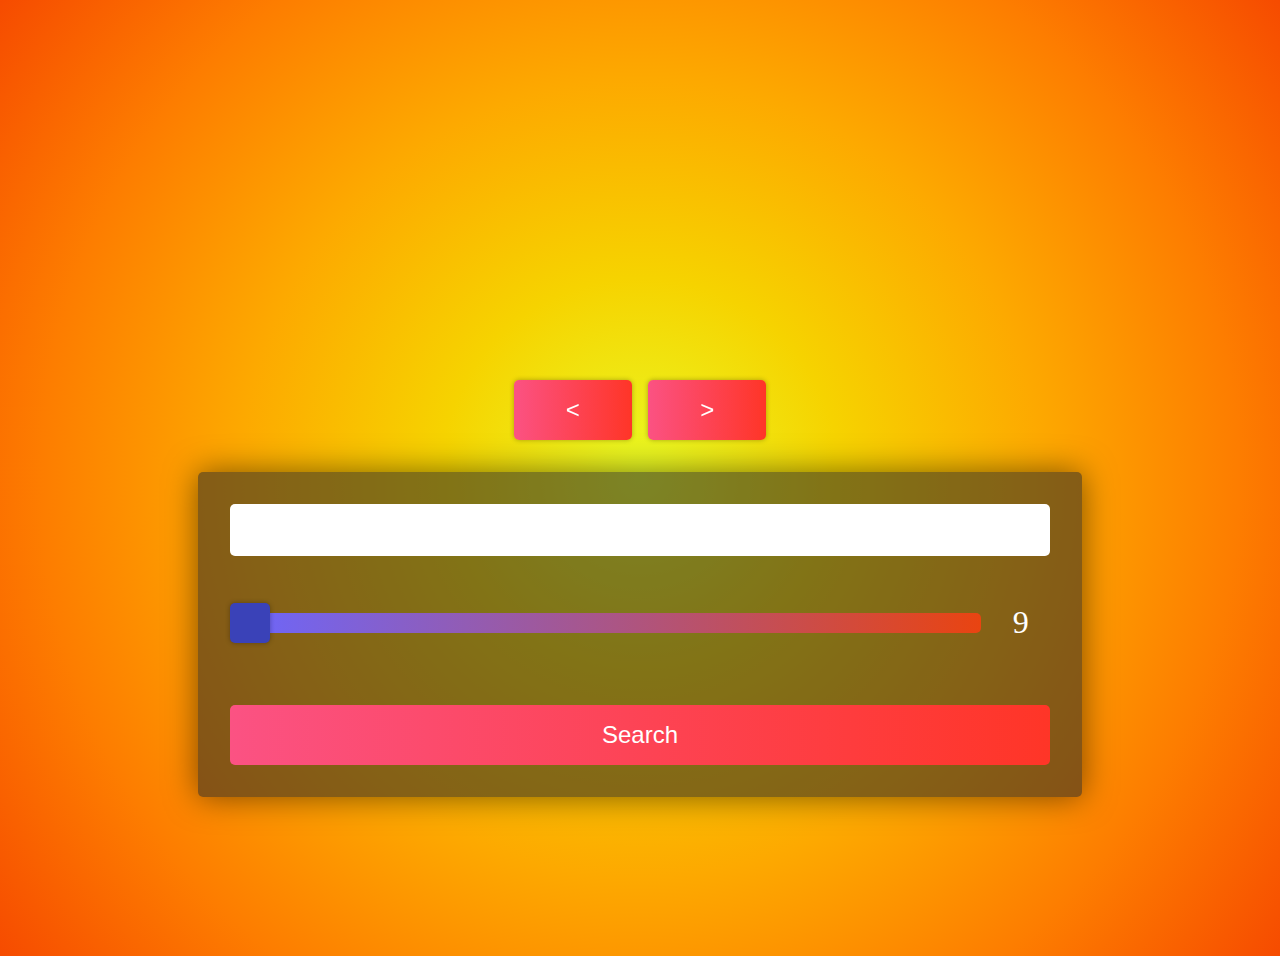
==== commit cca4a267: "new page" ====
--- a/index.html
+++ b/index.html
@@ -4,22 +4,33 @@
     <meta charset="UTF-8">
     <meta http-equiv="X-UA-Compatible" content="IE=edge">
     <meta name="viewport" content="width=device-width, initial-scale=1.0">
-    <title>Document</title>
+    <title>Johannes Posse</title>
     <link rel="stylesheet" href="style.css">
 </head>
 <body>
     <main>
-        <section class="slide"></section>
+        <section class="images">
+        </section>
+        <section class="changePage">
+            <button class="btn shadow" id="previous"><</button>
+            <button class="btn shadow" id="next">></button>
+        </section>
+        <section class="inputs">
+            <section class="row">
+                <input type="text" name="" class="text" id="search">
+            </section>
+            <section class="row">
+                <input type="range" step="1" min="9" max="17" value="9" name="foo" id="perPage">
+                <p id="rangeValue"></p>
+            </section>
+            <section class="row">
 
-        <section class="changeSpeed" onmouseover="setText()" onmouseout="mouseLeave()">
-            <input type="range" step="100" min="1000" max="4000" value="2000" name="speed" id="speed" onchange="setTime()">
-        </section>
-
-        <section class="showValue">
-            <!-- <div class="value"></div> -->
-            <p class="value">2 S</p>
+            </section>
+            <section class="row">
+                <button class="btn" id="btnSearch">Search</button>
+            </section>
         </section>
     </main>
 </body>
-<script src="base.js"></script>
+<script src="main.js"></script>
 </html>--- a/style.css
+++ b/style.css
@@ -1,46 +1,91 @@
 body{
-    background-image: radial-gradient(circle, #00aaff, #008ac6, #186a91, #214b5f, #212d33);
+    background-color: #eee;
+    background-image: radial-gradient(circle, #e9fb24, #f6d300, #fda900, #fd7d00, #f64b00);
     min-height: 100vh;
 }
 
 main{
-    margin: 8rem auto;
-    box-sizing: border-box;
-    max-width: 90%;
+    max-width: 1500px;
+    min-height: 300px;
+    margin: 3rem auto;
     display: flex;
     flex-direction: column;
-    border-radius: 10px;
-    gap: 3rem;
-    background: none;
+    gap: 2rem;
+    align-items: center;
+    
 }
 
-section.slide{
+section.images{
     width: 100%;
-    height: 500px;
-    background-image: url("https://images.unsplash.com/photo-1441974231531-c6227db76b6e?ixlib=rb-1.2.1&ixid=MnwxMjA3fDB8MHxwaG90by1wYWdlfHx8fGVufDB8fHx8&auto=format&fit=crop&w=1351&q=80");
+    min-height: 300px;
+    display: flex;
+    flex-wrap: wrap;
+    justify-content: space-around;
+    box-sizing: border-box;
+    margin: 0;
+    gap: 0;
+    /* box-shadow: 0 0 2rem rgb(0, 0, 0, 0.5); */
+}
+
+.topImg{
+    flex: 100%;
+    height: 600px;
+    background-position: center;
     background-size: cover;
+    transition: all 0.2s ease;
+    margin-bottom: 1rem;
+    box-shadow: 0 0 2rem rgb(0, 0, 0, 0.5);
+}
+
+.newImg{
+    height: 200px;
+    flex: 25%;
     background-position: center;
-    transition: all 1s ease-out;
-    border-radius: 10px;
-    box-shadow: 0 0 2rem rgb(0, 0, 0,0.5);
+    background-size: cover;
+    transition: all 0.2s ease;
+    margin: 0;
+    -webkit-filter: brightness(100%);
+    box-shadow: 0 0 2rem rgb(0, 0, 0, 0.5);
+}
+
+.newImg:hover {
+    -webkit-filter: brightness(50%);
+}
+
+.changePage{
+    display: flex;
+    gap: 1rem;
+    width: 20%;   
 }
 
 
-section.changeSpeed{
-    border-radius: 10px;
-    width: 60%;
-    height: 80px;
-    background-color: #023047;
+section.inputs{
+    width: 70%;
+    box-sizing: border-box;
+    padding: 2rem;
+    align-content: center;
     display: flex;
-    align-self: center;
+    flex-direction: column;
+    align-items: center;
+    gap: 1rem;
     justify-content: center;
-    box-shadow: 0 0 2rem rgb(0, 0, 0,0.5);
+    border-radius: 5px;
+    background-color: rgba(39, 39, 39, 0.561);
+    box-shadow: 0 0 2rem rgb(0, 0, 0, 0.5);
+}
+
+.row{
+    display: flex;
+    align-content: center;
+    justify-content: center;
+    gap: 2rem;
+    width: 100%;
 }
 
 
 input[type="range"]{
     -webkit-appearance:none;
-    width:95%;
+    width:100%;
     height:20px;
     background: linear-gradient(to right, #6a67ff 0%, #e94411 100%);
     background-position:center;
@@ -48,14 +93,14 @@
     outline: none;
     border-radius: 5px;
   }
-  
+
   input[type="range"]:first-of-type{
     margin: auto auto;
   }
-  
+
   input[type="range"]::-webkit-slider-thumb{
     -webkit-appearance:none;
-    width:20px;
+    width:40px;
     height:40px;
     background:#3a42b8;
     z-index:3;
@@ -63,27 +108,43 @@
     border-radius: 5px;
   }
 
-  section.showValue{
-    display: flex;
-    align-self: center;
-    justify-content: center;
-    align-items: center;
-    width: 20%;
-    height: 70px;
-    background-color: #2f2f2f;
-    background: linear-gradient(to right, #6a67ff 0%, #e94411 100%);
+.btn{
+    width: 100%;
+    height: 60px;
+    border: 0;
+    padding: 12px 10px;
+    outline: none;
+    color: #fff;
+    background: linear-gradient(to right, #fb5283, #ff3527);
     border-radius: 5px;
-    transition: all 1s ease-out;
-    opacity: 0;
-  }
+    cursor: pointer;
+    transform: scale3d(1,1,1);
+    transition: all .5s ease;
+    font-size: 1.5rem;
+}
 
-  section.showValue P{
-    margin: 0;
-    padding: 0;  
+.btn.shadow{
+    box-shadow:0 0 5px 0 rgba(0,0,0,0.3);
+}
+
+.btn:hover{
+    font-size: large;
+    font-weight: bold;
+    transform:scale3d(1.1, 1.1,1.1);
+}
+
+.text{
+    border-style: none;
+    height: 50px;
+    border-radius: 5px;
+    width: 100%;
+    font-size: 2rem;
+    padding-left: 1rem;
+}
+
+#rangeValue{
     color: white;
     font-size: 2rem;
-    text-transform: uppercase;
-  }
+    flex: 5%;
+}
 
-
-
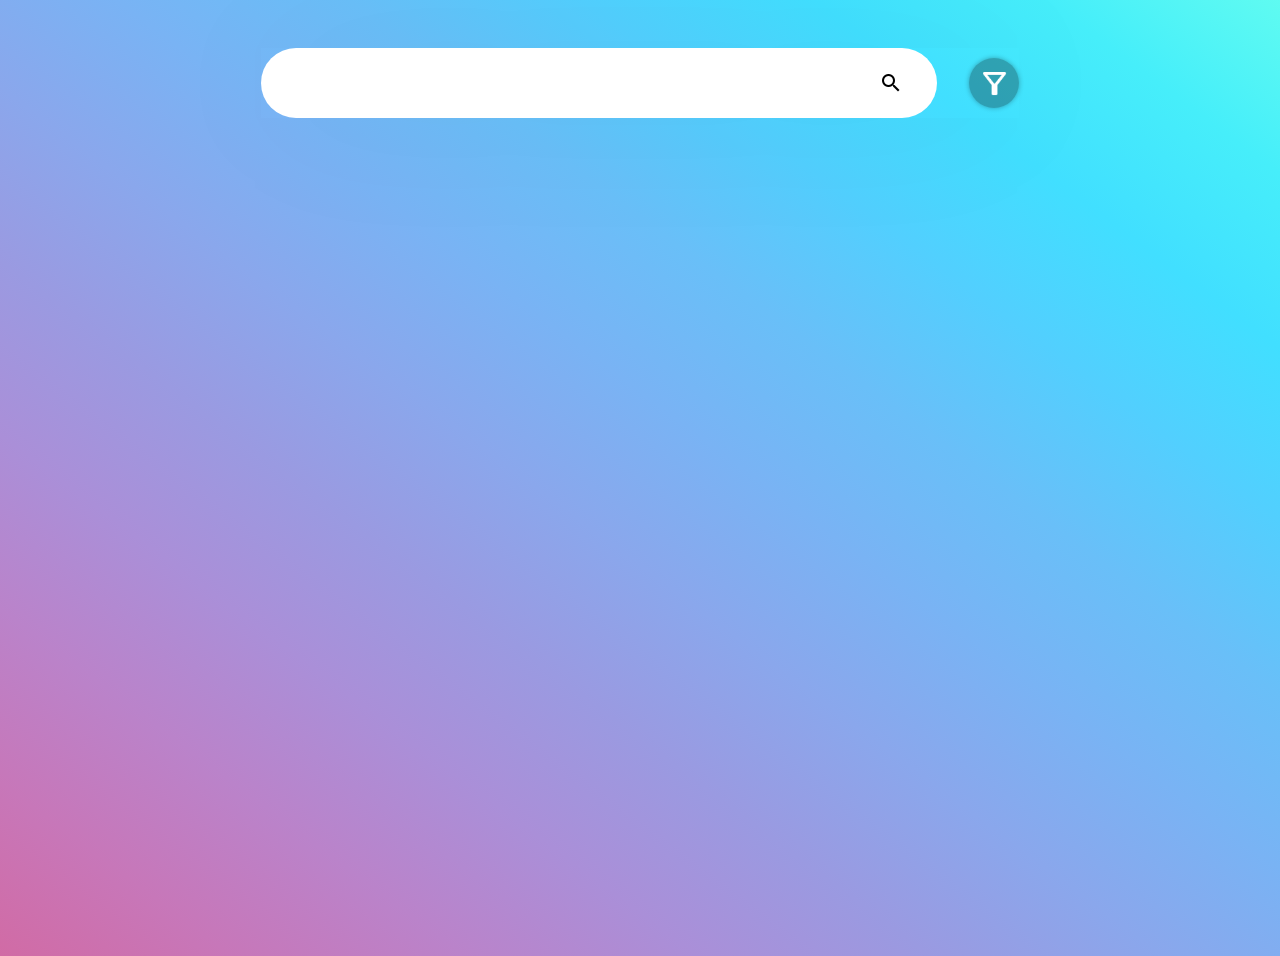
==== commit a7c1a556: "changes maan" ====
--- a/index.html
+++ b/index.html
@@ -6,31 +6,36 @@
     <meta name="viewport" content="width=device-width, initial-scale=1.0">
     <title>Johannes Posse</title>
     <link rel="stylesheet" href="style.css">
+    <link rel="preconnect" href="https://fonts.gstatic.com">
+    <link href="https://fonts.googleapis.com/css2?family=Roboto:wght@100&display=swap" rel="stylesheet">
 </head>
 <body>
     <main>
+        <section class="top">
+            <section class="inputs">
+                    <input type="text" name="" class="text" id="search" autofocus>
+                    <button class="btn search" id="btnSearch"></button>
+            </section>
+            <section class="filter">
+                <button class="btn filter" id="btnFilter"></button>
+            </section>
+        </section>
+        <section class="forms">
+            <p>Per page</p>
+            <input type="range" step="1" min="21" max="51" value="21" name="foo" id="perPage">
+            <p id="rangeValue"></p>
+        </section>
         <section class="images">
         </section>
+
         <section class="changePage">
-            <button class="btn shadow" id="previous"><</button>
-            <button class="btn shadow" id="next">></button>
+            <button class="btn shadow" id="previous"></button>
+            <p id="pages"></p>
+            <button class="btn shadow" id="next"></button>
         </section>
-        <section class="inputs">
-            <section class="row">
-                <input type="text" name="" class="text" id="search">
-            </section>
-            <section class="row">
-                <input type="range" step="1" min="9" max="17" value="9" name="foo" id="perPage">
-                <p id="rangeValue"></p>
-            </section>
-            <section class="row">
-
-            </section>
-            <section class="row">
-                <button class="btn" id="btnSearch">Search</button>
-            </section>
-        </section>
+        
     </main>
 </body>
+
 <script src="main.js"></script>
 </html>--- a/style.css
+++ b/style.css
@@ -1,7 +1,8 @@
 body{
     background-color: #eee;
-    background-image: radial-gradient(circle, #e9fb24, #f6d300, #fda900, #fd7d00, #f64b00);
+    background-image: linear-gradient(to right top, #d16ba5, #c777b9, #ba83ca, #aa8fd8, #9a9ae1, #8aa7ec, #79b3f4, #69bff8, #52cffe, #41dfff, #46eefa, #5ffbf1);
     min-height: 100vh;
+    font-family: 'Roboto', sans-serif;
 }
 
 main{
@@ -14,6 +15,38 @@
     align-items: center;
     
 }
+
+.top{
+    width: 60%;
+    display: flex;
+    gap: 2rem;
+    align-items: center;    
+    box-shadow: 0 0 10rem rgb(0, 0, 0, 0.05);
+}
+
+.forms{
+    background: rgba(0, 0, 0, 0.157);
+    width: 70%;
+    display: flex;
+    visibility:hidden;
+    opacity: 0;
+    justify-content: center;
+    align-items: center;
+    gap: 2rem;
+    border-radius: 100px;
+    box-sizing: border-box;
+    padding: 1rem;
+    padding-left: 1.5rem;
+    transition: all 0.2s ease;
+    position: relative;
+}
+
+.forms p{
+    color: white;
+    font-size: 1.2rem;
+    flex: 25%;
+}
+
 
 section.images{
     width: 100%;
@@ -24,69 +57,72 @@
     box-sizing: border-box;
     margin: 0;
     gap: 0;
-    /* box-shadow: 0 0 2rem rgb(0, 0, 0, 0.5); */
+    
 }
 
 .topImg{
+    
     flex: 100%;
+    /* background: rgba(39, 39, 39, 0.130); */
     height: 600px;
     background-position: center;
-    background-size: cover;
+    background-size:contain;
+    background-repeat: no-repeat;
     transition: all 0.2s ease;
-    margin-bottom: 1rem;
-    box-shadow: 0 0 2rem rgb(0, 0, 0, 0.5);
+    margin-bottom: 2rem;
+    margin-top: 1rem;
+    box-shadow: 0 0 10rem rgb(0, 0, 0, 0.05);
 }
 
 .newImg{
-    height: 200px;
-    flex: 25%;
+    height: 120px;
+    flex: 10%;
     background-position: center;
     background-size: cover;
     transition: all 0.2s ease;
     margin: 0;
     -webkit-filter: brightness(100%);
-    box-shadow: 0 0 2rem rgb(0, 0, 0, 0.5);
+    box-shadow: 0 0 2rem rgb(0, 0, 0, 0.2);    
 }
 
 .newImg:hover {
     -webkit-filter: brightness(50%);
+    transform: scale3d(1.2,1.2,1.2);
+    z-index: 10;
 }
 
 .changePage{
-    display: flex;
+    display: none;
+    width: 50%;   
+    height: 50px;
+    justify-content:center;
+    align-items: center;
+    color: rgba(255, 255, 255, 0.582);
+    font-size: 1.3rem;
     gap: 1rem;
-    width: 20%;   
 }
 
 
 section.inputs{
-    width: 70%;
+    width: 90%;
     box-sizing: border-box;
-    padding: 2rem;
-    align-content: center;
-    display: flex;
-    flex-direction: column;
-    align-items: center;
+    display: flex;
+    background-color:white;
+    align-items: center;
+    height: 70px;
+    padding-right: 1rem;
+    padding-left: 1.5rem;
+    border-radius: 50px;
     gap: 1rem;
-    justify-content: center;
-    border-radius: 5px;
-    background-color: rgba(39, 39, 39, 0.561);
-    box-shadow: 0 0 2rem rgb(0, 0, 0, 0.5);
-}
-
-.row{
-    display: flex;
-    align-content: center;
-    justify-content: center;
-    gap: 2rem;
-    width: 100%;
-}
+
+}
+
 
 
 input[type="range"]{
     -webkit-appearance:none;
     width:100%;
-    height:20px;
+    height:10px;
     background: linear-gradient(to right, #6a67ff 0%, #e94411 100%);
     background-position:center;
     background-repeat:no-repeat;
@@ -100,8 +136,8 @@
 
   input[type="range"]::-webkit-slider-thumb{
     -webkit-appearance:none;
-    width:40px;
-    height:40px;
+    width:20px;
+    height:20px;
     background:#3a42b8;
     z-index:3;
     box-shadow:0 0 5px 0 rgba(0,0,0,0.3);
@@ -109,42 +145,88 @@
   }
 
 .btn{
-    width: 100%;
-    height: 60px;
     border: 0;
     padding: 12px 10px;
     outline: none;
-    color: #fff;
-    background: linear-gradient(to right, #fb5283, #ff3527);
     border-radius: 5px;
     cursor: pointer;
     transform: scale3d(1,1,1);
     transition: all .5s ease;
     font-size: 1.5rem;
+    background: none;
+    
+}
+
+.btn.search{
+   width: 10%;
+   background-image:url("img/search.png");
+   background-size:contain;
+   background-repeat: no-repeat;
+   background-position: center;
+}
+
+.btn.filter{
+    background: #0000004b;
+    background-image: url("img/filter.png");
+    background-size:contain;
+    background-repeat: no-repeat;
+    background-position: center;
+    background-size: 70%;
+    height: 50px;
+    width: 50px;
+    border-radius: 100%;
+    box-shadow:0 0 5px 0 rgba(0,0,0,0.3);
+}
+
+#previous{
+    background: #0000004b;
+    background-image: url("img/page prev.png");
+    background-size:contain;
+    background-repeat: no-repeat;
+    background-position: center;
+    height: 50px;
+    width: 50px;
+    border-radius: 100%;
+}
+
+#next{
+    background: #0000004b;
+    background-image: url("img/page.png");
+    background-size:contain;
+    background-repeat: no-repeat;
+    background-position: center;
+    height: 50px;
+    width: 50px;
+    border-radius: 100%;
 }
 
 .btn.shadow{
-    box-shadow:0 0 5px 0 rgba(0,0,0,0.3);
+    height: 50px;
+    width: 30%;
+    opacity: 0.7;
 }
 
 .btn:hover{
-    font-size: large;
-    font-weight: bold;
     transform:scale3d(1.1, 1.1,1.1);
 }
 
+
 .text{
+    width: 90%;
     border-style: none;
-    height: 50px;
-    border-radius: 5px;
-    width: 100%;
+    height: 85%;
+    border-radius: 5px;
     font-size: 2rem;
     padding-left: 1rem;
 }
 
+input:focus {
+    outline-width: 0;
+}
+
 #rangeValue{
     color: white;
-    font-size: 2rem;
+    font-size: 1rem;
     flex: 5%;
 }
 
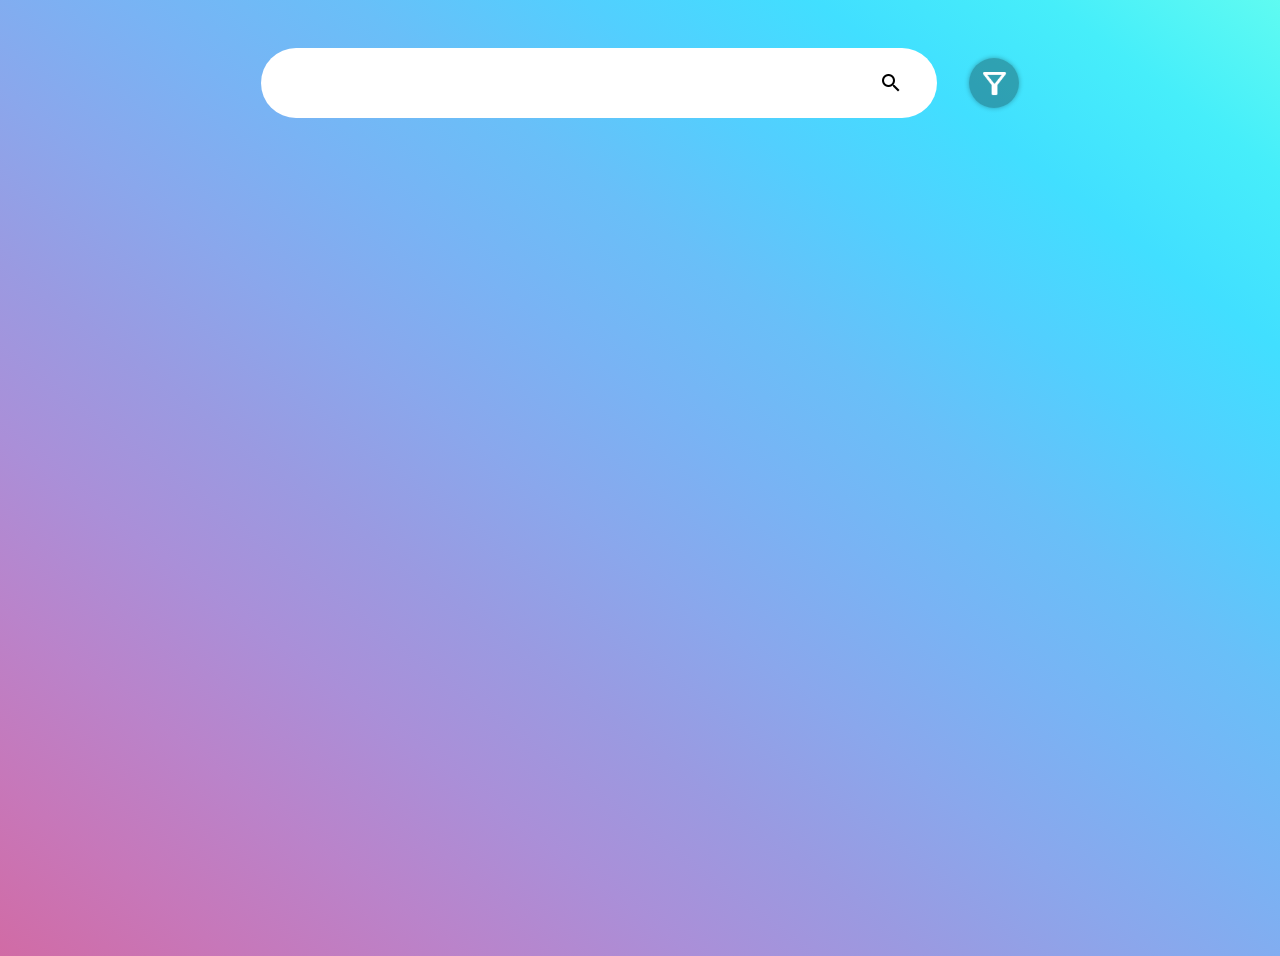
==== commit 81001fe8: "final" ====
--- a/index.html
+++ b/index.html
@@ -19,11 +19,16 @@
             <section class="filter">
                 <button class="btn filter" id="btnFilter"></button>
             </section>
+            
         </section>
         <section class="forms">
             <p>Per page</p>
             <input type="range" step="1" min="21" max="51" value="21" name="foo" id="perPage">
             <p id="rangeValue"></p>
+        </section>
+        <section class="errorMessage">
+            <p id="errorP"></p>
+            <img src="img/close.png" alt="error" id="closeImg">
         </section>
         <section class="images">
         </section>
--- a/style.css
+++ b/style.css
@@ -16,20 +16,40 @@
     
 }
 
+.errorMessage{
+    width: 50%;
+    height: 100px;
+    background: rgba(255, 0, 0, 0.52);
+    border-radius: 100px;
+    box-sizing: border-box;
+    display: none;
+    align-items: center;
+    justify-content: space-around;
+    padding: 2rem;
+    transition: all 0.5s ease;
+    gap: 2rem;
+    color: white;
+    font-size: 1.3rem;
+}
+
+.errorMessage img{
+    transition: all 0.5s ease;
+}
+
+.errorMessage img:hover{
+    transform: scale(1.3);
+}
+
 .top{
     width: 60%;
     display: flex;
     gap: 2rem;
     align-items: center;    
-    box-shadow: 0 0 10rem rgb(0, 0, 0, 0.05);
 }
 
 .forms{
     background: rgba(0, 0, 0, 0.157);
     width: 70%;
-    display: flex;
-    visibility:hidden;
-    opacity: 0;
     justify-content: center;
     align-items: center;
     gap: 2rem;
@@ -37,8 +57,13 @@
     box-sizing: border-box;
     padding: 1rem;
     padding-left: 1.5rem;
-    transition: all 0.2s ease;
     position: relative;
+    box-shadow: 0 0 10rem rgb(0, 0, 0, 0.1);
+}
+
+@-webkit-keyframes slide-down {
+    0% { opacity: 0; -webkit-transform: translateY(-100%); }   
+  100% { opacity: 1; -webkit-transform: translateY(0); }
 }
 
 .forms p{
@@ -123,7 +148,8 @@
     -webkit-appearance:none;
     width:100%;
     height:10px;
-    background: linear-gradient(to right, #6a67ff 0%, #e94411 100%);
+    /* background: linear-gradient(to right, #6a67ff 0%, #e94411 100%); */
+    background-image: linear-gradient(to right, #00aec6, #00c0c4, #00d0a8, #00dc73, #1ee300);
     background-position:center;
     background-repeat:no-repeat;
     outline: none;
@@ -136,12 +162,19 @@
 
   input[type="range"]::-webkit-slider-thumb{
     -webkit-appearance:none;
-    width:20px;
-    height:20px;
-    background:#3a42b8;
+    width:30px;
+    height:30px;
+    background: #3db1ff;
     z-index:3;
     box-shadow:0 0 5px 0 rgba(0,0,0,0.3);
-    border-radius: 5px;
+    border-radius: 50px;
+    transition: all 0.2s ease;
+    cursor: pointer;
+  }
+
+  input[type="range"]::-webkit-slider-thumb:hover{
+      transform: scale(1.2);
+      background: #30a9fa;
   }
 
 .btn{
@@ -165,6 +198,10 @@
    background-position: center;
 }
 
+.btn.search:hover{
+    transform: scale(1.3);
+}
+
 .btn.filter{
     background: #0000004b;
     background-image: url("img/filter.png");
